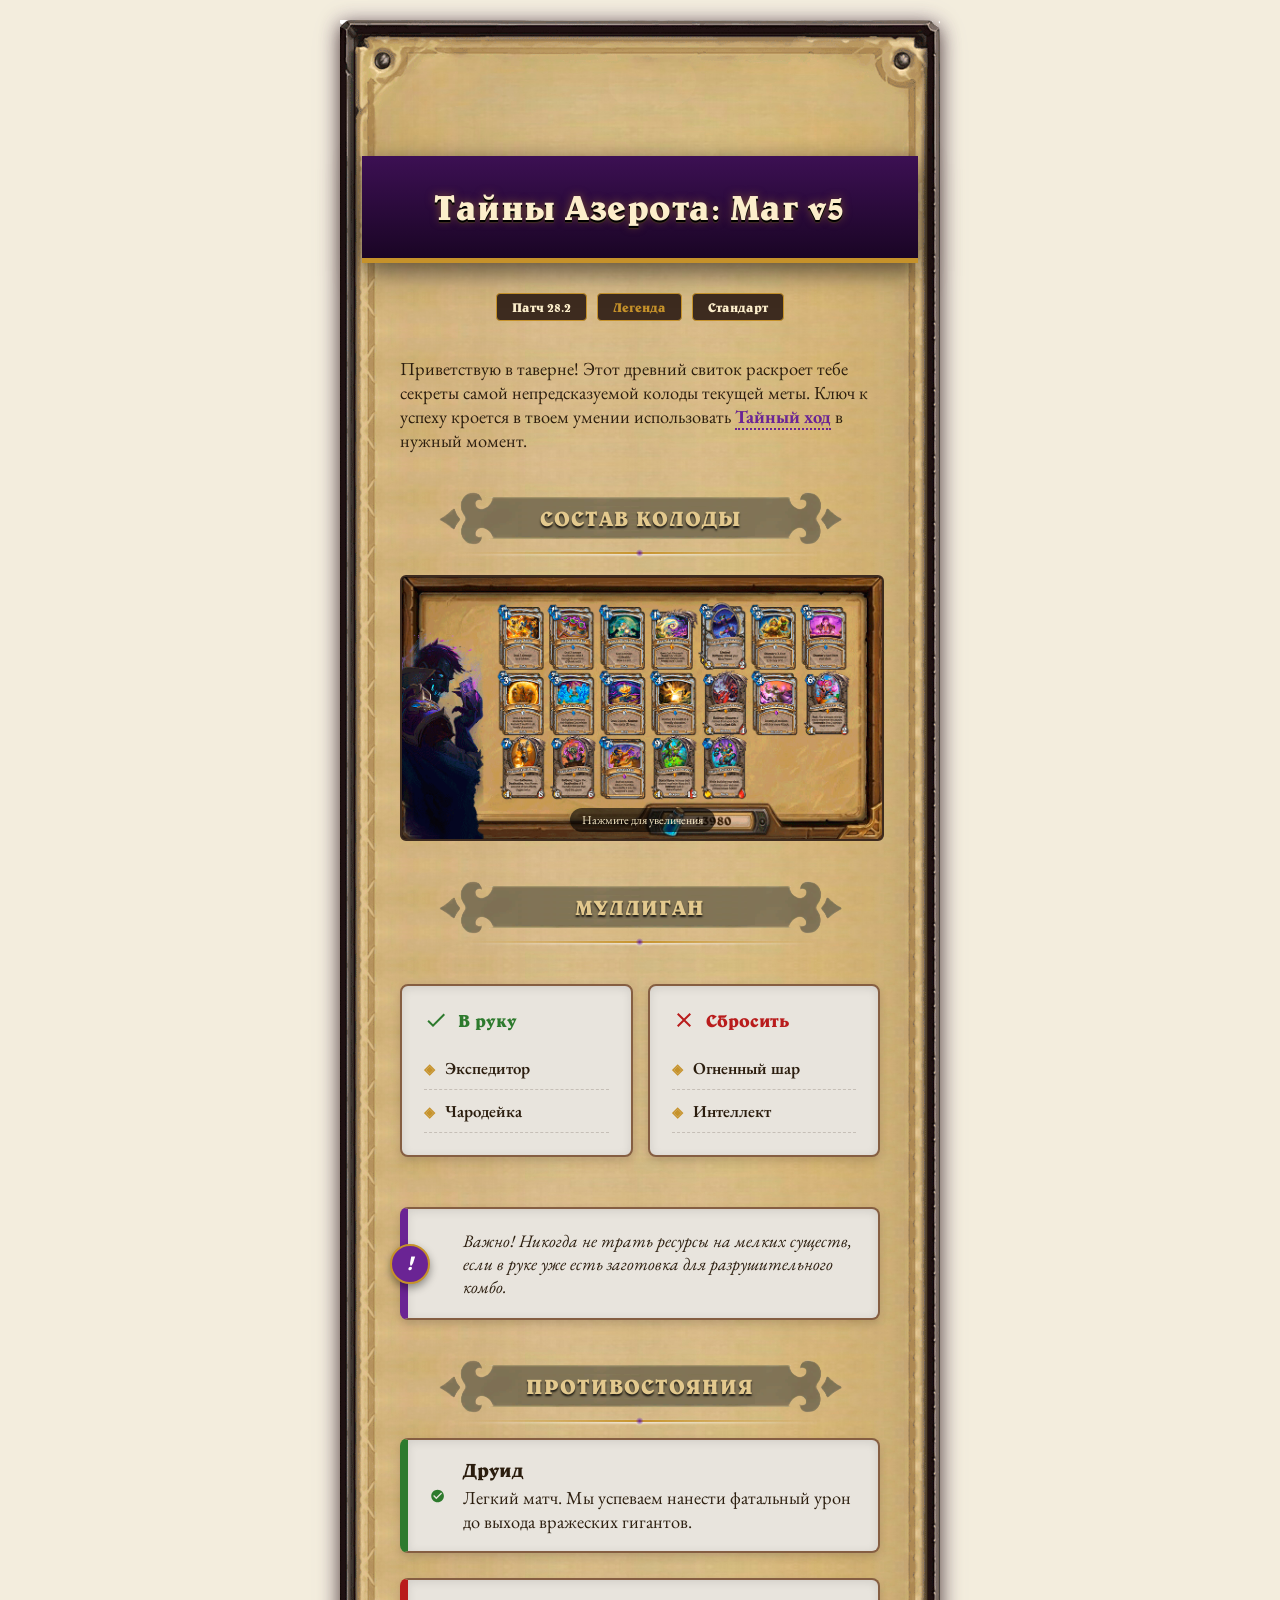
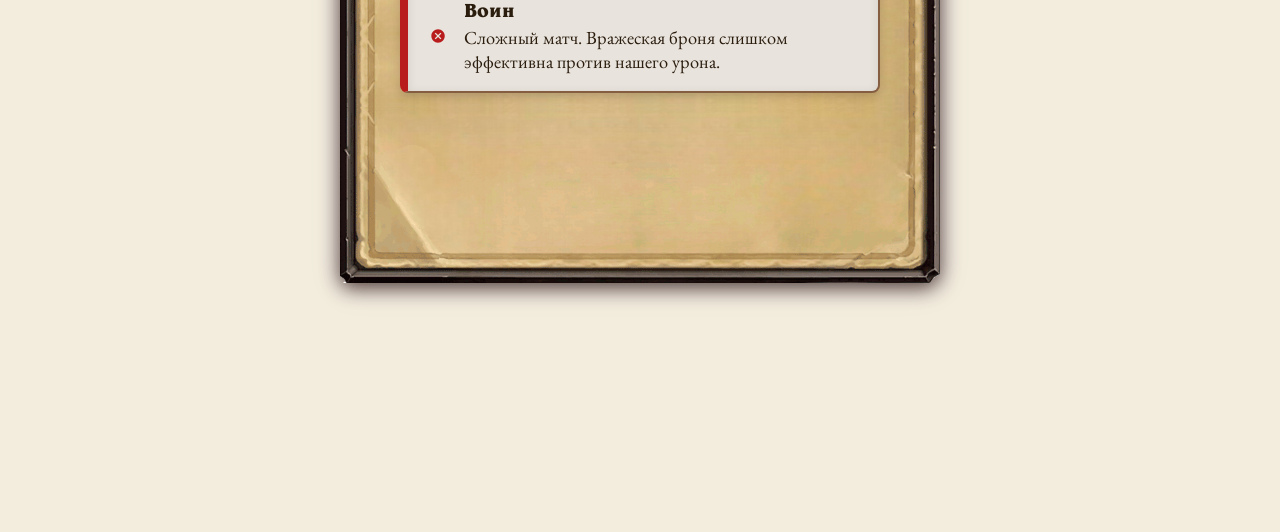
==== guides/qtk_priest/index.html @ c43dba0c "Add files via upload" ====
<!DOCTYPE html>
<html lang="ru">
<head>
    <meta charset="UTF-8">
    <meta name="viewport" content="width=device-width, initial-scale=1.0">
    <link rel="preconnect" href="https://fonts.googleapis.com">
    <link rel="preconnect" href="https://fonts.gstatic.com" crossorigin>
    <link href="https://fonts.googleapis.com/css2?family=Cinzel:wght@700;900&family=EB+Garamond:ital,wght@0,400;0,700;1,400&display=swap" rel="stylesheet">

    <style>
        @font-face {
            font-family: 'Belwe Bold';
            src: url('belwe_bold_cyr.otf') format('opentype');
            font-weight: bold;
            font-style: normal;
        }

        :root {
            --max-guide-width: 600px;
            --shadow-color: rgba(61, 43, 31, 0.9); /* Теплая тень под дерево */
            --glow-color: rgba(139, 92, 246, 0.15);

            --wood-dark: #3d2b1f;
            --wood-light: #855e42;
            --hs-gold: #c6922a;
            --hs-gold-bright: #fceecb;
            --royal-purple-dark: #3c1053;
            --royal-purple-accent: #6a2494;
            --ink-color: #2b1d0e;

            --stone-bg: #e8e4dd url('https://www.transparenttextures.com/patterns/concrete-wall.png');
            --stone-border: 2px solid var(--wood-light);
            --stone-shadow: inset 0 2px 10px rgba(0,0,0,0.1), 0 4px 8px rgba(61, 43, 31, 0.2);
        }

        body {
            background-color: #f3eddd;
            display: flex;
            flex-direction: column;
            align-items: center;
            padding: 20px 10px;
            margin: 0;
            font-family: 'EB Garamond', serif;
            color: var(--ink-color);
            -webkit-font-smoothing: antialiased;
        }

        .guide-container {
            width: 100%;
            max-width: var(--max-guide-width);
            display: flex;
            flex-direction: column;
            filter:
                drop-shadow(0 5px 10px var(--shadow-color))
                drop-shadow(0 0 10px var(--glow-color));
        }

        .scroll-top {
            width: 100%;
            /* height: 205px;  <- Убрали фиксированную высоту */
            /* (205 / 898) * 100 = 22.8285% */
            padding-bottom: 22.8285%;
            background: url('bg-top2.png') no-repeat center bottom;
            background-size: 100% 100%;
        }

        .scroll-middle {
            width: 100%;
            background: url('bg-middle2.png') repeat-y center;
            background-size: 100% auto;
            padding: 0 10%; /* Немного уменьшил верхний паддинг для лучшей стыковки */
            box-sizing: border-box;
            /* Убираем возможные микро-щели между блоками */
            margin: -1px 0;
        }

        .scroll-bottom {
            width: 100%;
            /* height: 263px; <- Убрали фиксированную высоту */
            /* (263 / 898) * 100 = 29.2873% */
            padding-bottom: 29.2873%;
            background: url('bg-bottom2.png') no-repeat center top;
            background-size: 100% 100%;
        }

        .content { word-wrap: break-word; font-size: 1.15rem; }

        .header-banner {
            background: linear-gradient(to bottom, var(--royal-purple-dark), #1a0525);
            padding: 30px 15px;
            text-align: center;
            border-bottom: 5px solid var(--hs-gold);
            box-shadow: 0 8px 25px rgba(0,0,0,0.6);
            margin: 0 -8% 30px -8%;
            position: relative;
        }

        /* ПРИМЕНЕНИЕ BELWE BOLD */
        h1 {
            font-family: 'Belwe Bold', 'Cinzel', serif;
            font-weight: bold;
            color: var(--hs-gold-bright);
            font-size: clamp(1.4rem, 6vw, 2.2rem);
            margin: 0;
            text-transform: none; /* Belwe Bold сам по себе характерный, капс не всегда нужен */
            letter-spacing: 0.5px;
            text-shadow:
                0 2px 0 #000,
                0 3px 1px var(--wood-dark),
                0 0 10px rgba(198, 146, 42, 0.5);
        }

        /* h2 {
            font-family: 'Belwe Bold', 'Cinzel', serif;
            font-weight: bold;
            font-size: 1.6rem;
            color: var(--wood-dark);
            text-align: center;
            margin: 45px 0 25px;
            position: relative;
            filter: none;
        } */

        /* h2::after {
            content: '';
            display: block;
            width: 100%; height: 14px;
            margin-top: 12px;
            background:
                radial-gradient(circle at center, var(--royal-purple-accent) 0%, transparent 20%),
                linear-gradient(to right, transparent, var(--hs-gold), transparent);
            background-size: 28px 28px, 100% 2px;
            background-repeat: no-repeat;
            background-position: center center;
            filter: drop-shadow(0 1px 1px white);
        } */

        h2 {
            font-family: 'Belwe Bold', 'Cinzel', serif;
            font-weight: bold;
            /* Цвет текста по твоему запросу */
            color: #e3c98e;

            /* Размер шрифта подбираем под высоту 53px.
               1.2rem - 1.3rem обычно идеально вписываются */
            font-size: 1.3rem;

            text-align: center;
            text-transform: uppercase;
            letter-spacing: 1px;

            /* Центрируем сам блок и задаем размеры картинки */
            margin: 40px auto 25px;
            width: 100%;
            max-width: 403px; /* Твой размер */
            height: 53px;    /* Твой размер */

            /* Фон */
            background: url('bg-title.png') no-repeat center;
            background-size: contain;

            /* Центрирование текста внутри фона */
            display: flex;
            align-items: center;
            justify-content: center;

            /* Тень для текста, чтобы он "горел" на фоне */
            text-shadow: 0 2px 2px rgba(0,0,0,0.8);

            /* Сбрасываем стили от старого ::after, если они мешают */
            position: relative;
        }

        /* Возвращаем линию */
        h2::after {
            content: '';
            display: block;
            position: absolute;

            /* Позиция: выносим за пределы плашки вниз */
            bottom: -15px;
            left: 50%;
            transform: translateX(-50%);

            /* Ширина линии может быть как у плашки (100%) или чуть шире/узже */
            width: 90%;
            height: 14px;

            /* Твои настройки градиента */
            background:
                radial-gradient(circle at center, var(--royal-purple-accent) 0%, transparent 20%),
                linear-gradient(to right, transparent, var(--hs-gold), transparent);
            background-size: 28px 28px, 100% 2px;
            background-repeat: no-repeat;
            background-position: center center;

            /* Тень только для линии, чтобы она не мылила текст */
            filter: drop-shadow(0 1px 1px white);
        }

        .stone-block {
            background: var(--stone-bg);
            border: var(--stone-border);
            border-radius: 8px;
            padding: 22px;
            box-shadow: var(--stone-shadow);
            margin: 25px 0;
        }

        .deck-stone { text-align: center; }

        .code-well {
            background: rgba(255,255,255,0.45);
            border: 1px solid var(--wood-dark);
            padding: 12px;
            font-family: 'Courier New', monospace;
            font-size: 0.85rem;
            word-break: break-all;
            margin-bottom: 20px;
            display: block;
            color: var(--wood-dark);
            font-weight: 700;
        }

        .btn-hs {
            background: linear-gradient(to bottom, var(--royal-purple-accent), var(--royal-purple-dark));
            color: white;
            border: 2px solid var(--hs-gold);
            padding: 12px 35px;
            font-family: 'Belwe Bold', 'Cinzel', serif;
            font-weight: bold;
            font-size: 1.1rem;
            cursor: pointer;
            border-radius: 30px;
            box-shadow: 0 4px 0 #2a0a3a, 0 5px 15px rgba(0,0,0,0.4);
            text-shadow: 0 2px 2px rgba(0,0,0,0.8);
        }

        .mulligan-grid {
            display: grid; grid-template-columns: 1fr 1fr; gap: 15px; margin: 25px 0;
        }

        .mulligan-box h3 {
            font-family: 'Belwe Bold', 'Cinzel', serif;
            font-weight: bold;
            font-size: 1.1rem;
            margin: 0 0 15px 0;
            display: flex; align-items: center; gap: 10px;
        }

        .list-items { list-style: none; padding: 0; margin: 0; font-size: 1.05rem; }
        .list-items li {
            padding: 10px 0; border-bottom: 1px dashed rgba(61, 43, 31, 0.2);
            display: flex; align-items: center; gap: 10px; font-weight: 600;
        }
        .list-items li::before { content: '◈'; color: var(--hs-gold); font-size: 0.9rem; }

        .strategy-note {
            position: relative;
            padding: 20px 20px 20px 55px;
            font-style: italic;
            border-left: 8px solid var(--royal-purple-accent) !important;
            font-size: 1.1rem;
        }

        .strategy-note::before {
            content: '!';
            position: absolute; left: -18px; top: 50%; transform: translateY(-50%);
            width: 36px; height: 36px;
            background: var(--royal-purple-accent);
            color: white; border-radius: 50%;
            display: flex; align-items: center; justify-content: center;
            font-family: 'Cinzel', serif; font-weight: 900; font-size: 1.2rem;
            border: 2.5px solid var(--hs-gold);
            box-shadow: 0 4px 8px rgba(0,0,0,0.4);
        }

        .match-card {
            display: flex; align-items: center; gap: 18px;
            margin-bottom: 15px;
            padding: 18px 22px;
        }
        .match-card.win { border-left: 8px solid #2d7a2d !important; }
        .match-card.loss { border-left: 8px solid #b91c1c !important; }
        .match-info b { font-family: 'Belwe Bold', 'Cinzel', serif; font-weight: bold; display: block; font-size: 1.2rem; margin-bottom: 3px; }

        .meta-bar { display: flex; justify-content: center; gap: 10px; margin-bottom: 35px; }
        .badge {
            background: var(--wood-dark);
            border: 1px solid var(--hs-gold);
            color: var(--hs-gold-bright);
            padding: 5px 15px;
            font-family: 'Belwe Bold', 'Cinzel', serif;
            font-weight: bold;
            font-size: 0.8rem;
            border-radius: 4px;
        }

        .card-ref { color: var(--royal-purple-accent); font-weight: 700; text-decoration: none; border-bottom: 2px dotted var(--royal-purple-accent); }
        .svg-icon { width: 24px; height: 24px; fill: currentColor; }

        @media (max-width: 480px) {
            .mulligan-grid { grid-template-columns: 1fr; }
            .header-banner { margin: 0 -10px 20px -10px; }
        }

        .deck-image-container {
            margin: 25px 0;
            text-align: center;
            /* Добавляем тень, чтобы картинка не "плоско" лежала на пергаменте */
            filter: drop-shadow(0 8px 15px rgba(0,0,0,0.4));
        }

        .deck-showcase-img {
            width: 100%;
            height: auto;
            display: block;
            /* Легкое скругление углов, если у картинки есть рамка */
            border-radius: 4px;
        }

        .with-shadow {
            /* 0 - смещение по горизонтали (центр)
               15px - смещение вниз (дает объем)
               20px - размытие (делает тень мягкой)
               rgba(43, 29, 14, 0.5) - темно-коричневый цвет с прозрачностью */
            filter: drop-shadow(0 15px 20px rgba(43, 29, 14, 0.5)) !important;

            /* Плавный переход, если захочешь добавить анимацию */
            transition: filter 0.3s ease;
        }

        /* Бонус: эффект при наведении */
        .with-shadow:hover {
            /* Чуть приподнимаем картинку (увеличиваем тень) */
            filter: drop-shadow(0 20px 30px rgba(43, 29, 14, 0.6)) !important;
        }

/* --- МОДУЛЬ LIGHTBOX --- */

/* Настройки основной картинки в тексте */
.deck-showcase-img {
    cursor: zoom-in;
    transition: transform 0.2s ease, filter 0.3s ease;
}

.deck-showcase-img:hover {
    transform: scale(1.01);
    filter: brightness(1.1) drop-shadow(0 10px 20px rgba(0,0,0,0.5));
}

/* Фон затемнения */
.hs-lightbox-overlay {
    display: none;
    position: absolute;
    top: 0; left: 0;
    width: 100%;
    height: 100%;
    background: rgba(15, 5, 25, 0.92);
    backdrop-filter: blur(12px);
    z-index: 10000;
    overflow: hidden; /* Чтобы картинка не вылезала за края при движении */
    cursor: url('https://wow.zamimg.com/images/wow/icons/small/inventoryslot_mainhand.jpg'), auto; /* Кастомный курсор для атмосферы */
}

/* Большая картинка */
.hs-panning-content {
    position: absolute;
    pointer-events: none; /* Картинка не мешает ловить движения мышки оверлеем */
    max-width: none; /* Разрешаем ей быть больше экрана */
    width: auto;
    height: 110vh; /* Делаем чуть больше экрана для эффекта движения */
    border: 3px solid var(--hs-gold);
    border-radius: 15px;
    box-shadow: 0 0 80px rgba(0,0,0,1);

    /* Начальная точка трансформации — центр */
    transform: translate(-50%, -50%) scale(0.5);
    opacity: 0;
    transition: transform 0.4s cubic-bezier(0.165, 0.84, 0.44, 1), opacity 0.3s ease;
}

.hs-panning-overlay.active {
    display: block;
    opacity: 1;
}

.hs-panning-overlay.active .hs-panning-content {
    transform: translate(-50%, -50%) scale(1);
    opacity: 1;
}

/* Подсказка снизу */
.hs-lightbox-hint {
    position: absolute;
    bottom: 30px;
    color: var(--hs-gold-bright);
    font-family: 'Belwe Bold', serif;
    text-shadow: 0 2px 4px black;
    pointer-events: none;
}

/* --- СТИЛИ ДЛЯ ЭФФЕКТА ЛУПЫ --- */

/* Контейнер теперь якорь для лупы */
.deck-image-container {
    position: relative; /* Обязательно! */
    display: inline-block; /* Чтобы контейнер обжался по размеру картинки */
    cursor: zoom-in; /* Курсор-лупа */
    /* Твои старые стили */
    margin: 25px 0;
    text-align: center;
}

/* При удержании меняем курсор */
.deck-image-container:active {
    cursor: none; /* Скрываем курсор, чтобы не мешал смотреть через лупу */
}

/* Сама лупа */
.hs-magnifier-glass {
    position: absolute;
    display: none; /* Скрыта по умолчанию */

    /* Размер линзы */
    width: 220px;
    height: 220px;

    /* Круглая форма */
    border-radius: 50%;

    /* Оформление в стиле Hearthstone */
    border: 5px solid var(--hs-gold);
    box-shadow:
        0 10px 25px rgba(0,0,0,0.6), /* Внешняя тень */
        inset 0 0 40px rgba(255,255,255,0.3); /* Внутренний блик линзы */
    background-color: var(--wood-dark); /* Заглушка, пока не загрузился фон */
    background-repeat: no-repeat;

    /* КРИТИЧЕСКИ ВАЖНО: */
    pointer-events: none; /* Лупа прозрачна для мыши, чтобы события шли к картинке под ней */
    z-index: 100;

    /* Чтобы фон не вылезал за круг */
    overflow: hidden;
}

/* Класс, который добавляется скриптом при удержании мыши */
.hs-magnifier-active .hs-magnifier-glass {
    display: block;
}

/* Контейнер картинки */
.deck-image-container {
    position: relative;
    margin: 25px 0;

    /* Красивая рамка контейнера */
    border: 1px solid rgba(61, 43, 31, 0.2);
    border-radius: 8px;
    background: rgba(0, 0, 0, 0.05); /* Легкая подложка */

    /* Скрываем всё, что вылезает, пока не кликнули */
    overflow: hidden;

    /* Плавная анимация высоты при раскрытии */
    transition: all 0.3s ease;
    cursor: zoom-in;
}

/* Сама картинка */
.deck-showcase-img {
    display: block;
    width: 100%;       /* По умолчанию сжата по ширине */
    height: auto;      /* Высота авто */
    max-width: 100%;
    margin: 0 auto;
    transition: width 0.3s ease; /* Плавное изменение ширины */
}

/* --- СОСТОЯНИЕ: АКТИВЕН (РАСКРЫТ) --- */
.deck-image-container.is-expanded {
    overflow-x: auto; /* Включаем горизонтальную прокрутку */
    cursor: zoom-out;
    background: rgba(0, 0, 0, 0.1); /* Чуть темнее фон для акцента */
    box-shadow: inset 0 0 20px rgba(0,0,0,0.1); /* Внутренняя тень */

    /* Для мобильных: инерционная прокрутка (как в нативных приложениях) */
    -webkit-overflow-scrolling: touch;
}

.deck-image-container.is-expanded .deck-showcase-img {
    /* Ключевой момент: заставляем картинку стать большой */
    width: auto;       /* Отменяем 100% ширины */
    max-width: none;   /* Убираем ограничение */
    min-width: 600px;  /* Минимальная ширина, при которой читается текст карт */
    margin: 0;         /* Убираем центрирование, чтобы скроллить от начала */
}

/* --- ВИЗУАЛЬНЫЕ ПОДСКАЗКИ --- */

/* Иконка лупы поверх картинки */
.zoom-hint-icon {
    position: absolute;
    top: 50%;
    left: 50%;
    transform: translate(-50%, -50%);
    width: 60px;
    height: 60px;
    background: rgba(26, 5, 37, 0.6);
    backdrop-filter: blur(4px);
    border-radius: 50%;
    border: 2px solid var(--hs-gold);
    display: flex;
    justify-content: center;
    align-items: center;
    opacity: 0;
    transition: opacity 0.3s;
    pointer-events: none; /* Пропускаем клик сквозь иконку */
}

.zoom-hint-icon svg {
    fill: var(--hs-gold-bright);
    width: 30px;
    height: 30px;
}

/* Показываем иконку при наведении (на десктопе) */
.deck-image-container:hover .zoom-hint-icon {
    opacity: 1;
}
/* Скрываем иконку, когда уже раскрыли */
.deck-image-container.is-expanded .zoom-hint-icon {
    opacity: 0 !important;
}

/* Текст-подсказка снизу */
.tap-hint {
    text-align: center;
    font-size: 0.85rem;
    color: var(--wood-dark);
    opacity: 0.7;
    margin-top: 8px;
    font-style: italic;
}

/* --- TACTICAL MAP CONTAINER (FIXED) --- */

.deck-viewport {
    position: relative;
    width: 100%;
    margin: 30px 0;
    background: #150a18;
    border: 2px solid var(--wood-dark);
    box-shadow: inset 0 0 30px rgba(0,0,0,0.8);
    border-radius: 6px;
    overflow: hidden;
    transition: height 0.3s ease;

    /* Для предотвращения выделения синим при двойном клике */
    user-select: none;
    -webkit-user-select: none;
}

/* Область прокрутки */
.deck-scroll-area {
    width: 100%;
    height: 100%;

    /* ВАЖНО: Убрали display: flex и justify-content: center */
    display: block;

    overflow-x: auto;
    overflow-y: hidden;

    /* Скрываем скроллбары */
    scrollbar-width: none;
    -ms-overflow-style: none;
    cursor: zoom-in;

    /* Инерция для iOS */
    -webkit-overflow-scrolling: touch;
}

.deck-scroll-area::-webkit-scrollbar { display: none; }

/* Картинка */
.deck-img-content {
    display: block;
    height: auto;
    /* По умолчанию картинка растянута на ширину контейнера */
    width: 100%;
    margin: 0;
    transition: width 0.3s ease;
    -webkit-user-drag: none;
}

/* --- КНОПКА ЗАКРЫТИЯ (НОВОЕ) --- */
.map-close-btn {
    position: absolute;
    top: 10px;
    right: 10px;
    width: 36px;
    height: 36px;
    background: rgba(185, 28, 28, 0.9); /* Красный цвет */
    border: 2px solid var(--hs-gold);
    border-radius: 50%;
    color: white;
    font-size: 20px;
    line-height: 32px; /* Выравнивание крестика */
    text-align: center;
    cursor: pointer;
    opacity: 0;
    transform: scale(0.5);
    transition: all 0.3s cubic-bezier(0.175, 0.885, 0.32, 1.275);
    z-index: 10;
    box-shadow: 0 4px 8px rgba(0,0,0,0.5);

    /* Запрещаем клику по кнопке "проваливаться" в драг */
    pointer-events: none;
}

/* --- СОСТОЯНИЕ: АКТИВЕН --- */

.deck-viewport.is-active {
    border-color: var(--hs-gold);
}

.deck-viewport.is-active .deck-scroll-area {
    cursor: grab; /* Курсор-ладошка */
}

.deck-viewport.is-active .deck-scroll-area:active {
    cursor: grabbing;
}

.deck-viewport.is-active .deck-img-content {
    /* При раскрытии делаем картинку большой */
    width: auto;
    min-width: 150%; /* Минимум в 1.5 раза шире экрана */
    max-width: none;
}

/* Показываем кнопку закрытия только когда активно */
.deck-viewport.is-active .map-close-btn {
    opacity: 1;
    transform: scale(1);
    pointer-events: auto; /* Разрешаем кликать */
}

/* Подсказка внизу */
.viewport-hint {
    position: absolute;
    bottom: 10px;
    left: 0;
    width: 100%;
    text-align: center;
    pointer-events: none;
    opacity: 1; /* Видна всегда для подсказки первого клика */
    transition: opacity 0.3s;
}

.viewport-hint span {
    background: rgba(0, 0, 0, 0.6);
    color: var(--hs-gold-bright);
    padding: 4px 12px;
    border-radius: 15px;
    font-size: 0.75rem;
}

/* Скрываем подсказку при открытии, чтобы не мешала обзору */
.deck-viewport.is-active .viewport-hint {
    opacity: 0;
}
    </style>
</head>
<body>

    <div class="guide-container">
        <div class="scroll-top"></div>

        <div class="scroll-middle">
            <div class="content">

                <header class="header-banner">
                    <h1>Тайны Азерота: Маг v5</h1>
                </header>

                <div class="meta-bar">
                    <span class="badge">Патч 28.2</span>
                    <span class="badge" style="color: var(--hs-gold);">Легенда</span>
                    <span class="badge">Стандарт</span>
                </div>

                <p>Приветствую в таверне! Этот древний свиток раскроет тебе секреты самой непредсказуемой колоды текущей меты. Ключ к успеху кроется в твоем умении использовать <a href="#" class="card-ref">Тайный ход</a> в нужный момент.</p>

                <h2>Состав колоды</h2>
                <div class="deck-viewport" id="deckMap">
                    <div class="map-close-btn" onclick="closeMap(event)">×</div>

                    <div class="deck-scroll-area" id="deckScroll" onclick="activateMap()">
                        <img src="deck.png" alt="Deck List" class="deck-img-content" id="deckImg">
                    </div>

                    <div class="viewport-hint">
                        <span id="hintText">Нажмите для увеличения</span>
                    </div>
                </div>

                <!-- <h2>Got multiple</h2>
                <div class="deck-stone stone-block">
                    <code class="code-well">AAECAf0EBtjsA53uA6CKBPfyBdD4BdH4BQz8ngT9ngT+ngSIsgS8sgSWtwTcuQThuQSywQTY2QSUpAXs9gUA</code>
                    <button class="btn-hs">Взять колоду</button>
                </div> -->

                <h2>Муллиган</h2>
                <div class="mulligan-grid">
                    <div class="mulligan-box stone-block">
                        <h3 style="color: #2d7a2d;">
                            <svg class="svg-icon" viewBox="0 0 24 24"><path d="M9 16.17L4.83 12l-1.42 1.41L9 19 21 7l-1.41-1.41L9 16.17z"/></svg>
                            В руку
                        </h3>
                        <ul class="list-items">
                            <li>Экспедитор</li>
                            <li>Чародейка</li>
                        </ul>
                    </div>
                    <div class="mulligan-box stone-block">
                        <h3 style="color: #b91c1c;">
                            <svg class="svg-icon" viewBox="0 0 24 24"><path d="M19 6.41L17.59 5 12 10.59 6.41 5 5 6.41 10.59 12 5 17.59 6.41 19 12 13.41 17.59 19 19 17.59 13.41 12 19 6.41z"/></svg>
                            Сбросить
                        </h3>
                        <ul class="list-items">
                            <li>Огненный шар</li>
                            <li>Интеллект</li>
                        </ul>
                    </div>
                </div>

                <div class="strategy-note stone-block">
                    Важно! Никогда не трать ресурсы на мелких существ, если в руке уже есть заготовка для разрушительного комбо.
                </div>

                <h2>Противостояния</h2>
                <div class="match-card win stone-block">
                    <svg class="svg-icon" style="color:#2d7a2d" viewBox="0 0 24 24"><path d="M12 2C6.48 2 2 6.48 2 12s4.48 10 10 10 10-4.48 10-10S17.52 2 12 2zm-2 15l-5-5 1.41-1.41L10 14.17l7.59-7.59L19 8l-9 9z"/></svg>
                    <div class="match-info">
                        <b>Друид</b>
                        <span>Легкий матч. Мы успеваем нанести фатальный урон до выхода вражеских гигантов.</span>
                    </div>
                </div>
                <div class="match-card loss stone-block">
                    <svg class="svg-icon" style="color:#b91c1c" viewBox="0 0 24 24"><path d="M12 2C6.47 2 2 6.47 2 12s4.47 10 10 10 10-4.47 10-10S17.53 2 12 2zm5 13.59L15.59 17 12 13.41 8.41 17 7 15.59 10.59 12 7 8.41 8.41 7 12 10.59 15.59 7 17 8.41 13.41 12 17 15.59z"/></svg>
                    <div class="match-info">
                        <b>Воин</b>
                        <span>Сложный матч. Вражеская броня слишком эффективна против нашего урона.</span>
                    </div>
                </div>

            </div>
        </div>

        <div class="scroll-bottom"></div>
    </div>
    <div id="hsLightbox" class="hs-panning-overlay" onclick="closeHSImage()">
        <img id="hsLightboxImg" src="" alt="Deck View" class="hs-panning-content">
    </div>

    <script>
        (function() {
            // НАСТРОЙКИ
            const ZOOM_LEVEL = 3; // Сила увеличения (3x)

            const container = document.getElementById('deckContainer');
            const img = container.querySelector('.deck-showcase-img');
            const glass = container.querySelector('.hs-magnifier-glass');

            let isMagnifying = false;

            // 1. Старт (нажатие кнопки мыши)
            container.addEventListener('mousedown', function(e) {
                // Работаем только по левой кнопке (button 0)
                if (e.button !== 0) return;

                e.preventDefault(); // Чтобы не выделялся текст или картинка
                isMagnifying = true;
                container.classList.add('hs-magnifier-active');

                // Устанавливаем фон лупы (та же картинка)
                glass.style.backgroundImage = `url('${img.src}')`;
                // Фон внутри лупы должен быть в N раз больше оригинала
                glass.style.backgroundSize = `${img.width * ZOOM_LEVEL}px ${img.height * ZOOM_LEVEL}px`;

                moveMagnifier(e); // Сразу позиционируем
            });

            // 2. Движение
            container.addEventListener('mousemove', function(e) {
                if (!isMagnifying) return;
                moveMagnifier(e);
            });

            // 3. Стоп (отпускание кнопки или выход курсора за пределы)
            container.addEventListener('mouseup', stopMagnifying);
            container.addEventListener('mouseleave', stopMagnifying);


            // --- ФУНКЦИИ ПОМОЩНИКИ ---

            function stopMagnifying() {
                isMagnifying = false;
                container.classList.remove('hs-magnifier-active');
            }

            function moveMagnifier(e) {
                // Получаем размеры и позицию картинки на странице
                const rect = img.getBoundingClientRect();

                // Вычисляем позицию курсора ВНУТРИ картинки (в пикселях от левого верхнего угла)
                let cursorX = e.clientX - rect.left;
                let cursorY = e.clientY - rect.top;

                // Радиус линзы (половина ширины)
                const glassRadius = glass.offsetWidth / 2;

                // --- ДВИГАЕМ САМУ ЛИНЗУ ---
                // Центр линзы должен быть там, где курсор.
                // Вычитаем радиус, чтобы позиционировать не левый угол линзы, а её центр.
                glass.style.left = `${cursorX - glassRadius}px`;
                glass.style.top = `${cursorY - glassRadius}px`;

                // --- ДВИГАЕМ ФОН ВНУТРИ ЛИНЗЫ ---
                // Формула: -(позиция_курсора * зум - радиус_линзы)
                // Это создает обратное движение фона, эффект линзы.
                const bgPosX = -(cursorX * ZOOM_LEVEL - glassRadius);
                const bgPosY = -(cursorY * ZOOM_LEVEL - glassRadius);

                glass.style.backgroundPosition = `${bgPosX}px ${bgPosY}px`;
            }
        });

        const viewport = document.getElementById('deckMap');
const scrollArea = document.getElementById('deckScroll');
const img = document.getElementById('deckImg');
let isExpanded = false;

function activateMap() {
    // Если мы сейчас "тащим" карту мышкой, клик не должен срабатывать
    if (isDragging) return;
    if (isExpanded) return; // Если уже открыто, ничего не делаем (закрываем крестиком)

    isExpanded = true;
    viewport.classList.add('is-active');

    // 1. Увеличиваем высоту окна (например, в 1.5 раза от текущей)
    // Можно поставить фиксированную, например: viewport.style.height = '600px';
    const currentHeight = viewport.offsetHeight;
    viewport.style.height = (currentHeight * 1.5) + 'px';

    // 2. Ждем применения CSS (увеличения картинки)
    setTimeout(() => {
        // 3. Вычисляем центр
        // (Ширина картинки - Ширина видимой области) / 2
        const centerPosition = (img.offsetWidth - scrollArea.offsetWidth) / 2;

        // 4. Мгновенно переносим скролл в центр
        scrollArea.scrollLeft = centerPosition;
    }, 50);
}

function closeMap(event) {
    // Останавливаем всплытие, чтобы клик по крестику не сработал как клик по карте
    if(event) event.stopPropagation();

    isExpanded = false;
    viewport.classList.remove('is-active');
    viewport.style.height = ''; // Сброс высоты
}

// --- ЛОГИКА ПЕРЕТАСКИВАНИЯ МЫШКОЙ (DRAG) ---
let isDown = false;
let startX;
let scrollLeftPos;
let isDragging = false; // Флаг для отличия клика от драга

scrollArea.addEventListener('mousedown', (e) => {
    if (!isExpanded) return; // Тянуть можно только раскрытую
    isDown = true;
    isDragging = false;
    startX = e.pageX - scrollArea.offsetLeft;
    scrollLeftPos = scrollArea.scrollLeft;
});

scrollArea.addEventListener('mouseleave', () => {
    isDown = false;
    isDragging = false;
});

scrollArea.addEventListener('mouseup', () => {
    isDown = false;
    // Сбрасываем флаг драга с небольшой задержкой,
    // чтобы событие onclick успело понять, что это был драг
    setTimeout(() => { isDragging = false; }, 10);
});

scrollArea.addEventListener('mousemove', (e) => {
    if (!isDown) return;

    e.preventDefault();
    const x = e.pageX - scrollArea.offsetLeft;
    const walk = (x - startX) * 1.5; // Скорость прокрутки

    // Если сдвинули хотя бы на 5 пикселей, считаем это перетаскиванием
    if (Math.abs(walk) > 5) {
        isDragging = true;
        scrollArea.scrollLeft = scrollLeftPos - walk;
    }
});

    </script>
</body>
</html>
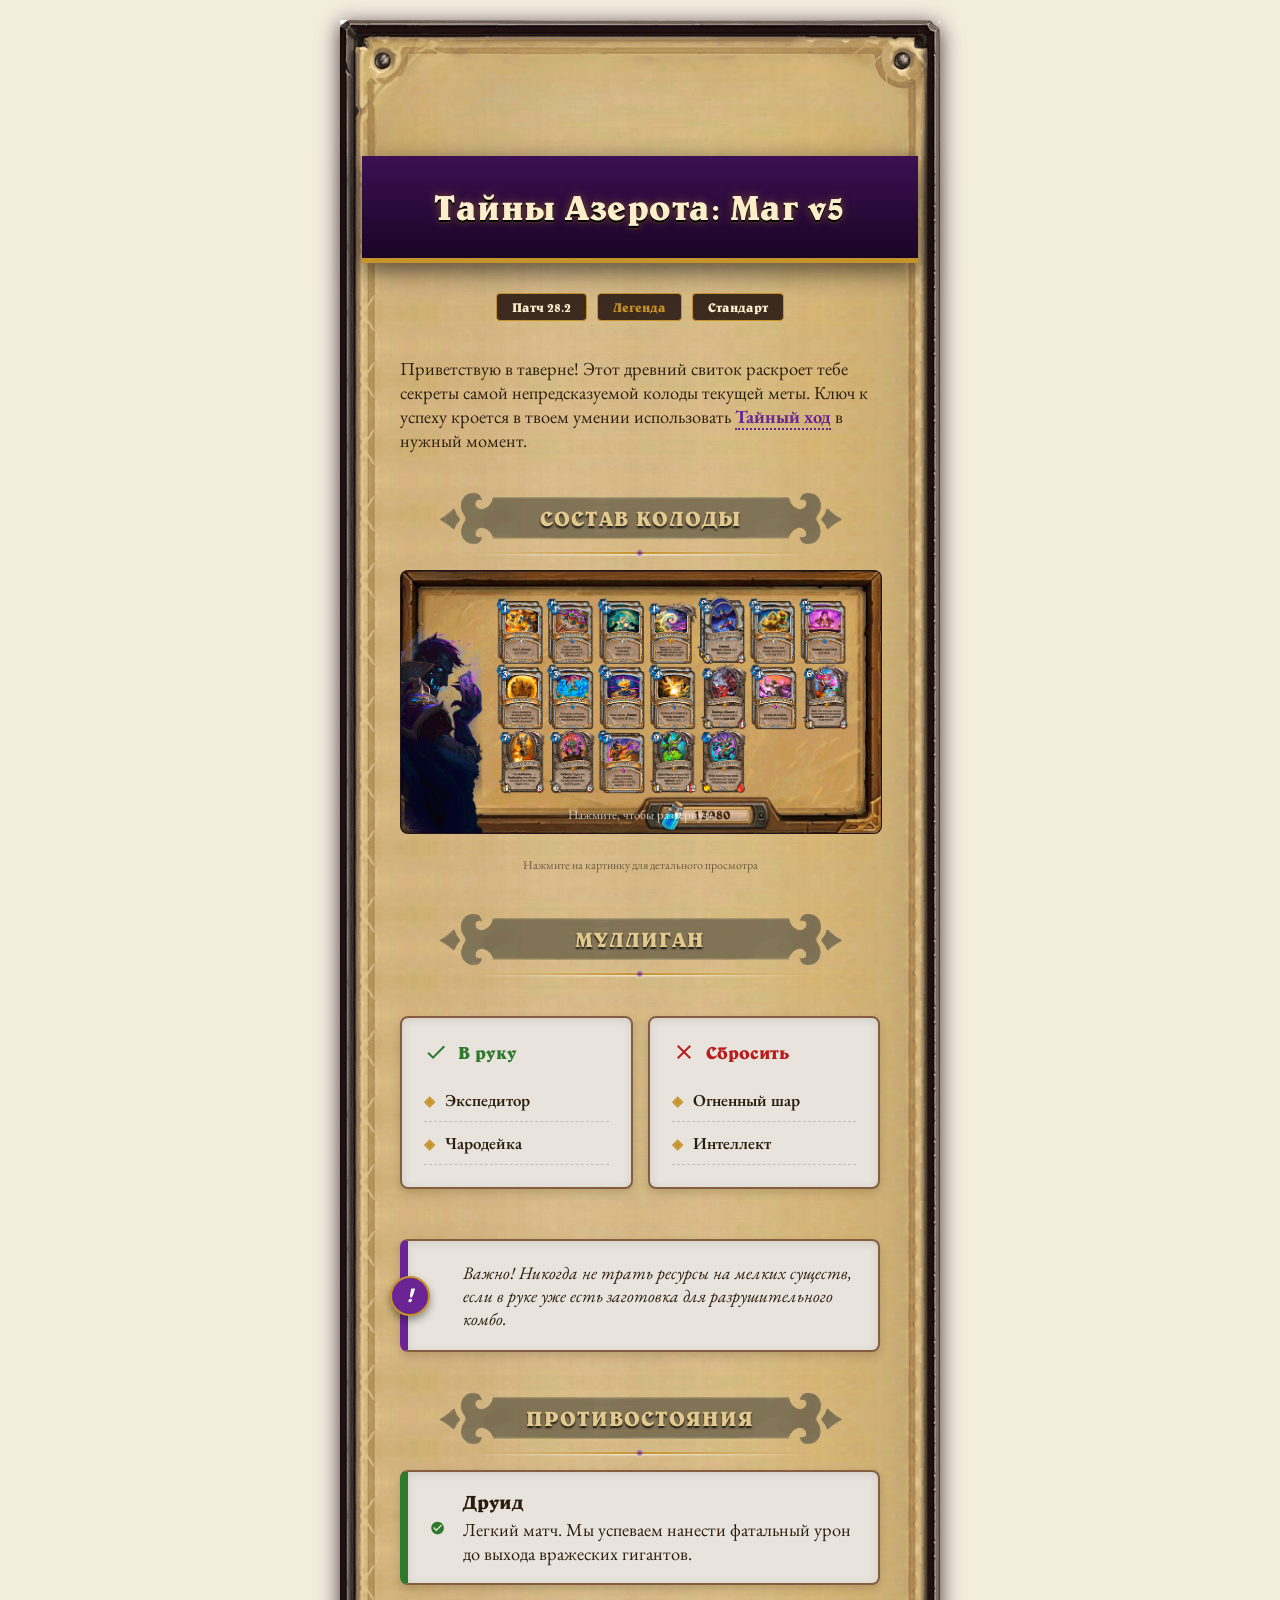
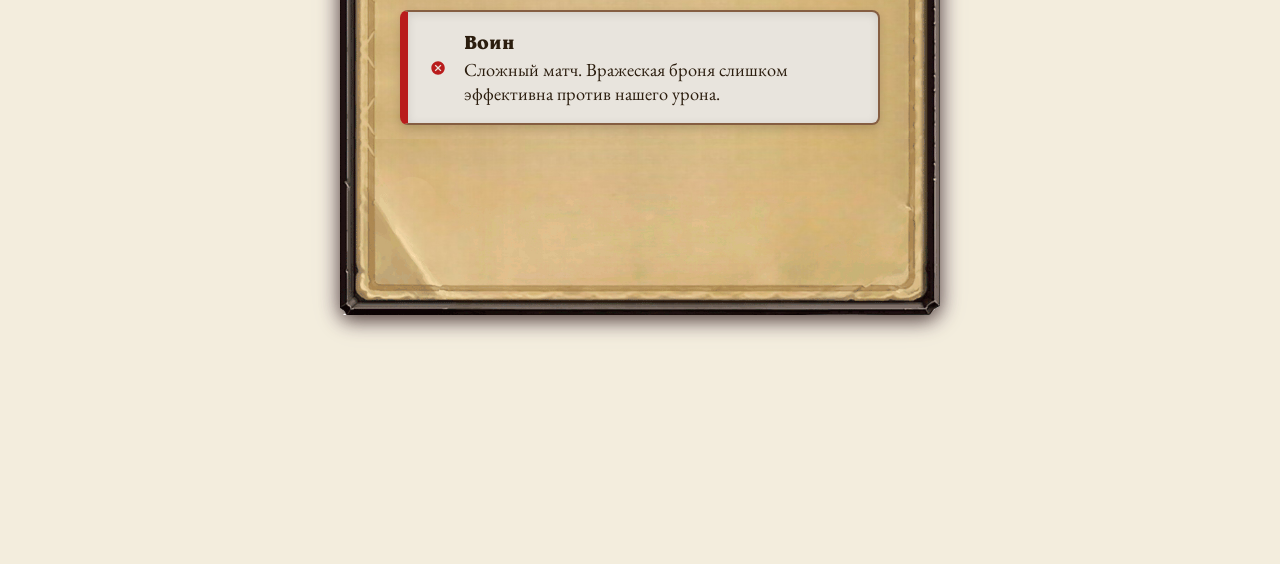
==== commit f52452f7: "Add files via upload" ====
--- a/guides/qtk_priest/index.html
+++ b/guides/qtk_priest/index.html
@@ -544,134 +544,114 @@
     font-style: italic;
 }
 
-/* --- TACTICAL MAP CONTAINER (FIXED) --- */
-
-.deck-viewport {
+/* --- ОСНОВНОЙ КОНТЕЙНЕР --- */
+.drag-viewport {
     position: relative;
     width: 100%;
-    margin: 30px 0;
-    background: #150a18;
-    border: 2px solid var(--wood-dark);
-    box-shadow: inset 0 0 30px rgba(0,0,0,0.8);
-    border-radius: 6px;
-    overflow: hidden;
-    transition: height 0.3s ease;
-
-    /* Для предотвращения выделения синим при двойном клике */
-    user-select: none;
-    -webkit-user-select: none;
-}
-
-/* Область прокрутки */
-.deck-scroll-area {
+    margin: 20px 0;
+
+    /* Дефолтное состояние: просто обертка вокруг картинки */
+    height: auto;
+
+    background: #150a18; /* Фон "под" картинкой */
+    border: 1px solid rgba(61, 43, 31, 0.3);
+    border-radius: 8px;
+    overflow: hidden; /* Обрезаем всё, что вылезает */
+
+    transition: height 0.3s ease, border-color 0.3s;
+    user-select: none; /* Чтобы текст не выделялся при перетаскивании */
+}
+
+/* --- ОБЛАСТЬ ПРОКРУТКИ --- */
+.drag-scroll-area {
     width: 100%;
     height: 100%;
-
-    /* ВАЖНО: Убрали display: flex и justify-content: center */
-    display: block;
-
-    overflow-x: auto;
-    overflow-y: hidden;
-
-    /* Скрываем скроллбары */
+    overflow: auto; /* Включаем скролл */
+    cursor: zoom-in;
+
+    /* Скрываем полосы прокрутки (эстетика) */
     scrollbar-width: none;
     -ms-overflow-style: none;
-    cursor: zoom-in;
-
-    /* Инерция для iOS */
-    -webkit-overflow-scrolling: touch;
-}
-
-.deck-scroll-area::-webkit-scrollbar { display: none; }
-
-/* Картинка */
-.deck-img-content {
+}
+.drag-scroll-area::-webkit-scrollbar { display: none; }
+
+/* --- КАРТИНКА --- */
+.drag-image {
     display: block;
+
+    /* В свернутом виде: вписана в ширину */
+    width: 100%;
     height: auto;
-    /* По умолчанию картинка растянута на ширину контейнера */
-    width: 100%;
-    margin: 0;
+
+    /* В свернутом виде: запрещаем ей быть больше контейнера */
+    max-width: 100%;
+
     transition: width 0.3s ease;
-    -webkit-user-drag: none;
-}
-
-/* --- КНОПКА ЗАКРЫТИЯ (НОВОЕ) --- */
-.map-close-btn {
+    -webkit-user-drag: none; /* Запрет браузерного драга фантома */
+}
+
+/* --- КНОПКА ЗАКРЫТИЯ --- */
+.drag-close-btn {
     position: absolute;
-    top: 10px;
-    right: 10px;
-    width: 36px;
-    height: 36px;
-    background: rgba(185, 28, 28, 0.9); /* Красный цвет */
-    border: 2px solid var(--hs-gold);
+    top: 10px; right: 10px;
+    width: 40px; height: 40px;
+    background: #b91c1c;
+    border: 2px solid #e3c98e;
     border-radius: 50%;
     color: white;
-    font-size: 20px;
-    line-height: 32px; /* Выравнивание крестика */
+    font-size: 24px;
+    line-height: 36px;
     text-align: center;
     cursor: pointer;
+    z-index: 10;
+
+    /* Скрыта пока не развернули */
     opacity: 0;
+    pointer-events: none;
     transform: scale(0.5);
-    transition: all 0.3s cubic-bezier(0.175, 0.885, 0.32, 1.275);
-    z-index: 10;
-    box-shadow: 0 4px 8px rgba(0,0,0,0.5);
-
-    /* Запрещаем клику по кнопке "проваливаться" в драг */
+    transition: all 0.3s;
+}
+
+/* --- ПОДСКАЗКА --- */
+.drag-hint {
+    position: absolute;
+    bottom: 10px; left: 0; width: 100%;
+    text-align: center;
+    color: rgba(255,255,255,0.7);
+    font-size: 0.8rem;
     pointer-events: none;
-}
-
-/* --- СОСТОЯНИЕ: АКТИВЕН --- */
-
-.deck-viewport.is-active {
-    border-color: var(--hs-gold);
-}
-
-.deck-viewport.is-active .deck-scroll-area {
+    transition: opacity 0.3s;
+}
+
+/* =========================================
+   СОСТОЯНИЕ: РАЗВЕРНУТО (ACTIVE)
+   ========================================= */
+
+.drag-viewport.is-active {
+    /* Рамка загорается золотым */
+    border-color: #e3c98e;
+    box-shadow: 0 0 15px rgba(0,0,0,0.5);
+}
+
+.drag-viewport.is-active .drag-scroll-area {
     cursor: grab; /* Курсор-ладошка */
 }
 
-.deck-viewport.is-active .deck-scroll-area:active {
-    cursor: grabbing;
-}
-
-.deck-viewport.is-active .deck-img-content {
-    /* При раскрытии делаем картинку большой */
-    width: auto;
-    min-width: 150%; /* Минимум в 1.5 раза шире экрана */
-    max-width: none;
-}
-
-/* Показываем кнопку закрытия только когда активно */
-.deck-viewport.is-active .map-close-btn {
-    opacity: 1;
-    transform: scale(1);
-    pointer-events: auto; /* Разрешаем кликать */
-}
-
-/* Подсказка внизу */
-.viewport-hint {
-    position: absolute;
-    bottom: 10px;
-    left: 0;
-    width: 100%;
-    text-align: center;
-    pointer-events: none;
-    opacity: 1; /* Видна всегда для подсказки первого клика */
-    transition: opacity 0.3s;
-}
-
-.viewport-hint span {
-    background: rgba(0, 0, 0, 0.6);
-    color: var(--hs-gold-bright);
-    padding: 4px 12px;
-    border-radius: 15px;
-    font-size: 0.75rem;
-}
-
-/* Скрываем подсказку при открытии, чтобы не мешала обзору */
-.deck-viewport.is-active .viewport-hint {
-    opacity: 0;
-}
+.drag-viewport.is-active .drag-scroll-area:active {
+    cursor: grabbing; /* Сжатая ладошка */
+}
+
+.drag-viewport.is-active .drag-image {
+    /* ГЛАВНОЕ: Отменяем ограничения! */
+    width: auto;       /* Ширина станет натуральной */
+    max-width: none;   /* Убираем лимит */
+    min-width: 600px;  /* Но не меньше 600px, чтобы текст читался */
+    margin: 0;         /* Убираем центрирование */
+}
+
+/* Показываем кнопку и скрываем подсказку */
+.drag-viewport.is-active .drag-close-btn { opacity: 1; transform: scale(1); pointer-events: auto; }
+.drag-viewport.is-active .drag-hint { opacity: 0; }
     </style>
 </head>
 <body>
@@ -695,17 +675,20 @@
                 <p>Приветствую в таверне! Этот древний свиток раскроет тебе секреты самой непредсказуемой колоды текущей меты. Ключ к успеху кроется в твоем умении использовать <a href="#" class="card-ref">Тайный ход</a> в нужный момент.</p>
 
                 <h2>Состав колоды</h2>
-                <div class="deck-viewport" id="deckMap">
-                    <div class="map-close-btn" onclick="closeMap(event)">×</div>
-
-                    <div class="deck-scroll-area" id="deckScroll" onclick="activateMap()">
-                        <img src="deck.png" alt="Deck List" class="deck-img-content" id="deckImg">
+                <div class="drag-viewport" id="deckViewport">
+
+                    <div class="drag-close-btn" onclick="toggleDragMode(event)">×</div>
+
+                    <div class="drag-scroll-area" id="dragArea" onmousedown="startDrag(event)" onclick="toggleDragMode(event)">
+                        <img src="deck.png" alt="Deck List" class="drag-image" id="dragImg">
                     </div>
 
-                    <div class="viewport-hint">
-                        <span id="hintText">Нажмите для увеличения</span>
-                    </div>
+                    <div class="drag-hint" id="dragHint">Нажмите, чтобы развернуть</div>
                 </div>
+
+                <p style="text-align: center; opacity: 0.6; font-size: 0.9rem;">
+                    <small>Нажмите на картинку для детального просмотра</small>
+                </p>
 
                 <!-- <h2>Got multiple</h2>
                 <div class="deck-stone stone-block">
@@ -839,82 +822,96 @@
             }
         });
 
-        const viewport = document.getElementById('deckMap');
-const scrollArea = document.getElementById('deckScroll');
-const img = document.getElementById('deckImg');
-let isExpanded = false;
-
-function activateMap() {
-    // Если мы сейчас "тащим" карту мышкой, клик не должен срабатывать
+        const viewport = document.getElementById('deckViewport');
+const scrollArea = document.getElementById('dragArea');
+const img = document.getElementById('dragImg');
+
+let isActive = false;
+
+// ПЕРЕКЛЮЧЕНИЕ РЕЖИМА
+function toggleDragMode(e) {
+    // Если это было перетаскивание, а не клик - игнорируем
     if (isDragging) return;
-    if (isExpanded) return; // Если уже открыто, ничего не делаем (закрываем крестиком)
-
-    isExpanded = true;
-    viewport.classList.add('is-active');
-
-    // 1. Увеличиваем высоту окна (например, в 1.5 раза от текущей)
-    // Можно поставить фиксированную, например: viewport.style.height = '600px';
-    const currentHeight = viewport.offsetHeight;
-    viewport.style.height = (currentHeight * 1.5) + 'px';
-
-    // 2. Ждем применения CSS (увеличения картинки)
-    setTimeout(() => {
-        // 3. Вычисляем центр
-        // (Ширина картинки - Ширина видимой области) / 2
-        const centerPosition = (img.offsetWidth - scrollArea.offsetWidth) / 2;
-
-        // 4. Мгновенно переносим скролл в центр
-        scrollArea.scrollLeft = centerPosition;
-    }, 50);
-}
-
-function closeMap(event) {
-    // Останавливаем всплытие, чтобы клик по крестику не сработал как клик по карте
-    if(event) event.stopPropagation();
-
-    isExpanded = false;
-    viewport.classList.remove('is-active');
-    viewport.style.height = ''; // Сброс высоты
-}
-
-// --- ЛОГИКА ПЕРЕТАСКИВАНИЯ МЫШКОЙ (DRAG) ---
+
+    // Останавливаем всплытие, чтобы клик по крестику не сработал дважды
+    if (e) e.stopPropagation();
+
+    if (!isActive) {
+        // --- ОТКРЫВАЕМ ---
+        isActive = true;
+        viewport.classList.add('is-active');
+
+        // 1. Задаем высоту "окна" (70% от высоты экрана пользователя)
+        // Это создает эффект "прорези", через которую мы смотрим на большую карту
+        const windowHeight = window.innerHeight * 0.7;
+        viewport.style.height = windowHeight + 'px';
+
+        // 2. Центрируем скролл на картинке (с небольшой задержкой для CSS)
+        setTimeout(() => {
+            // (Ширина картинки - Ширина окна) / 2
+            const centerX = (img.offsetWidth - scrollArea.offsetWidth) / 2;
+            scrollArea.scrollLeft = centerX;
+            scrollArea.scrollTop = 0;
+        }, 50);
+
+    } else {
+        // --- ЗАКРЫВАЕМ ---
+        isActive = false;
+        viewport.classList.remove('is-active');
+
+        // Сбрасываем высоту на "auto", чтобы контейнер обжался вокруг маленькой картинки
+        viewport.style.height = '';
+    }
+}
+
+// --- ЛОГИКА ПЕРЕТАСКИВАНИЯ (DRAG & DROP) ---
 let isDown = false;
-let startX;
-let scrollLeftPos;
-let isDragging = false; // Флаг для отличия клика от драга
-
-scrollArea.addEventListener('mousedown', (e) => {
-    if (!isExpanded) return; // Тянуть можно только раскрытую
+let startX, startY;
+let scrollLeft, scrollTop;
+let isDragging = false; // Флаг: мы тащим или просто кликаем?
+
+function startDrag(e) {
+    if (!isActive) return; // Тащим только в развернутом виде
+
     isDown = true;
     isDragging = false;
+
+    // Запоминаем стартовые точки
     startX = e.pageX - scrollArea.offsetLeft;
-    scrollLeftPos = scrollArea.scrollLeft;
-});
-
-scrollArea.addEventListener('mouseleave', () => {
+    startY = e.pageY - scrollArea.offsetTop;
+    scrollLeft = scrollArea.scrollLeft;
+    scrollTop = scrollArea.scrollTop;
+}
+
+// Слушаем события на всей области скролла
+scrollArea.addEventListener('mouseleave', stopDrag);
+scrollArea.addEventListener('mouseup', stopDrag);
+
+function stopDrag() {
     isDown = false;
-    isDragging = false;
-});
-
-scrollArea.addEventListener('mouseup', () => {
-    isDown = false;
-    // Сбрасываем флаг драга с небольшой задержкой,
-    // чтобы событие onclick успело понять, что это был драг
-    setTimeout(() => { isDragging = false; }, 10);
-});
+    // Сбрасываем флаг "драга" с задержкой, чтобы onclick успел понять, что это было
+    setTimeout(() => { isDragging = false; }, 50);
+}
 
 scrollArea.addEventListener('mousemove', (e) => {
     if (!isDown) return;
 
     e.preventDefault();
     const x = e.pageX - scrollArea.offsetLeft;
-    const walk = (x - startX) * 1.5; // Скорость прокрутки
-
-    // Если сдвинули хотя бы на 5 пикселей, считаем это перетаскиванием
-    if (Math.abs(walk) > 5) {
+    const y = e.pageY - scrollArea.offsetTop;
+
+    // Насколько сдвинулась мышь
+    const walkX = (x - startX);
+    const walkY = (y - startY);
+
+    // Если сдвинули больше чем на 5px, считаем это драгом (отменяем клик закрытия)
+    if (Math.abs(walkX) > 5 || Math.abs(walkY) > 5) {
         isDragging = true;
-        scrollArea.scrollLeft = scrollLeftPos - walk;
     }
+
+    // Двигаем скролл (обратно движению мыши)
+    scrollArea.scrollLeft = scrollLeft - walkX;
+    scrollArea.scrollTop = scrollTop - walkY;
 });
 
     </script>
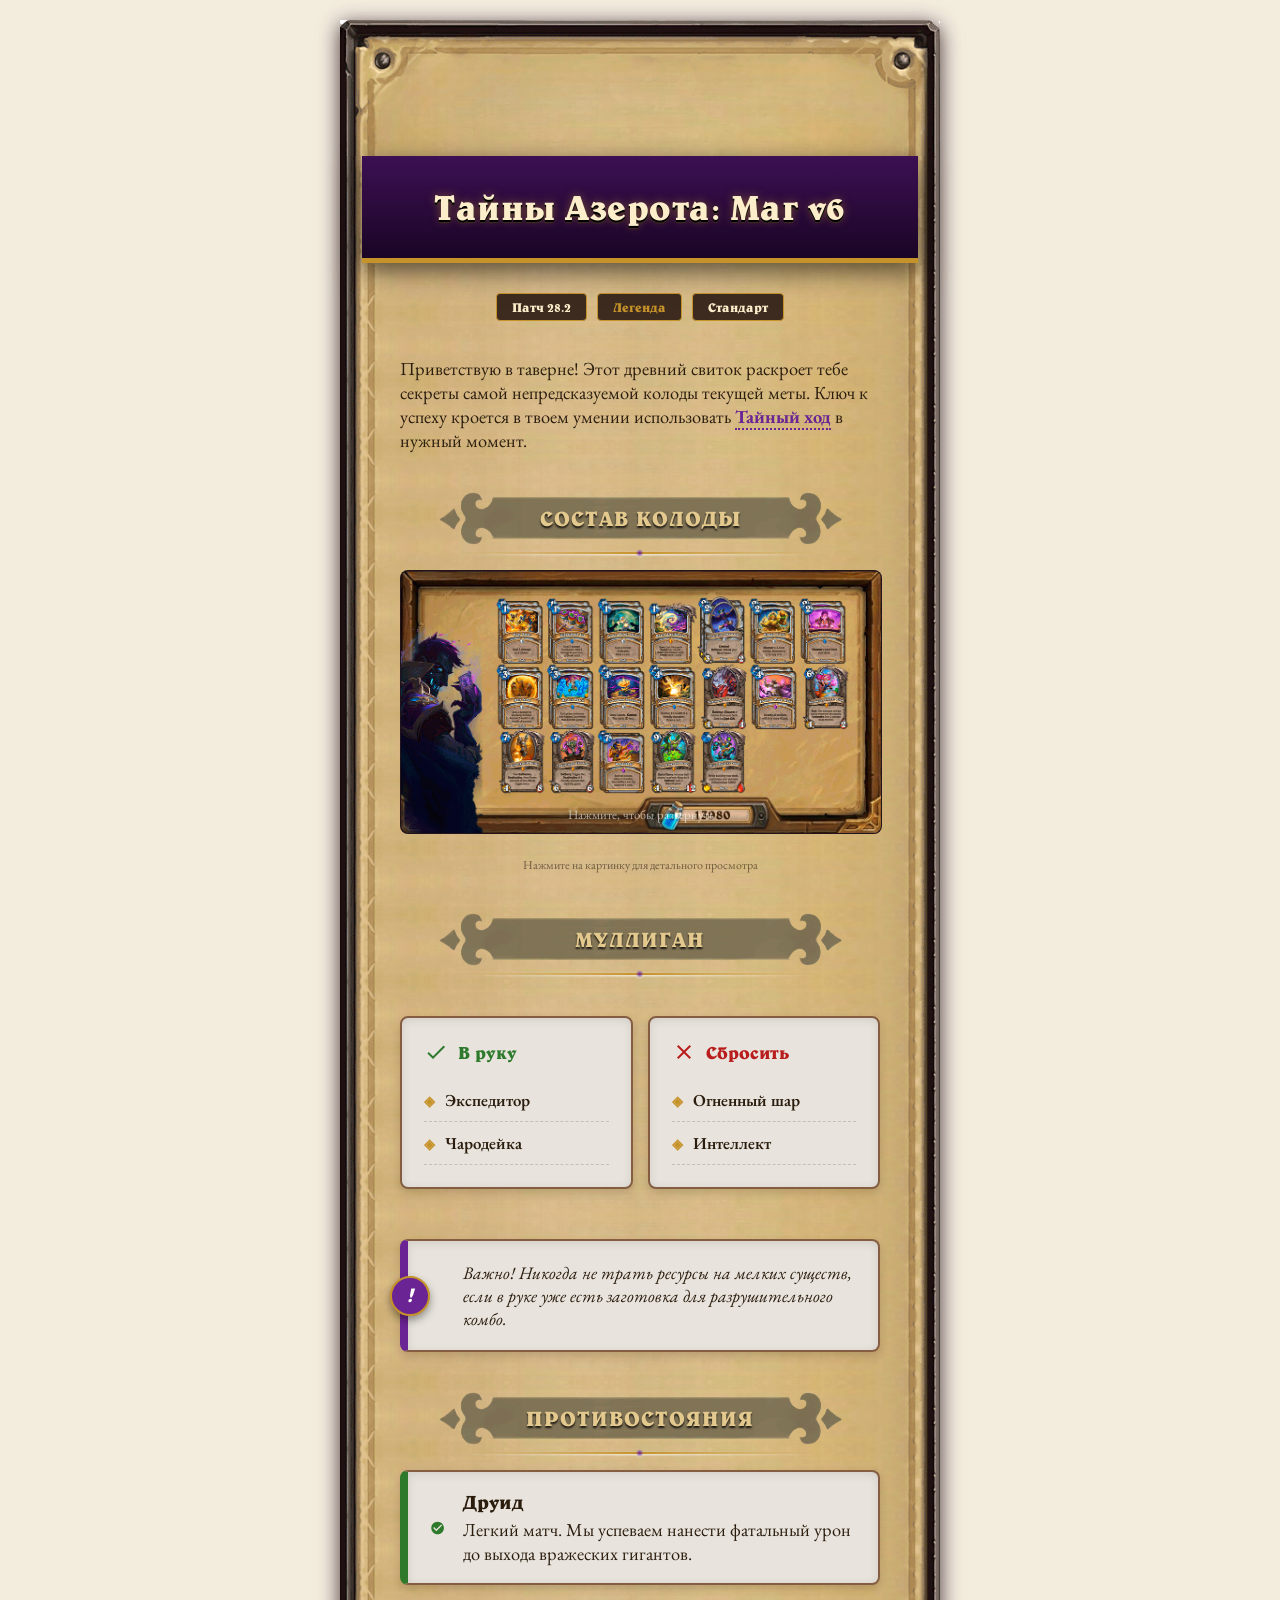
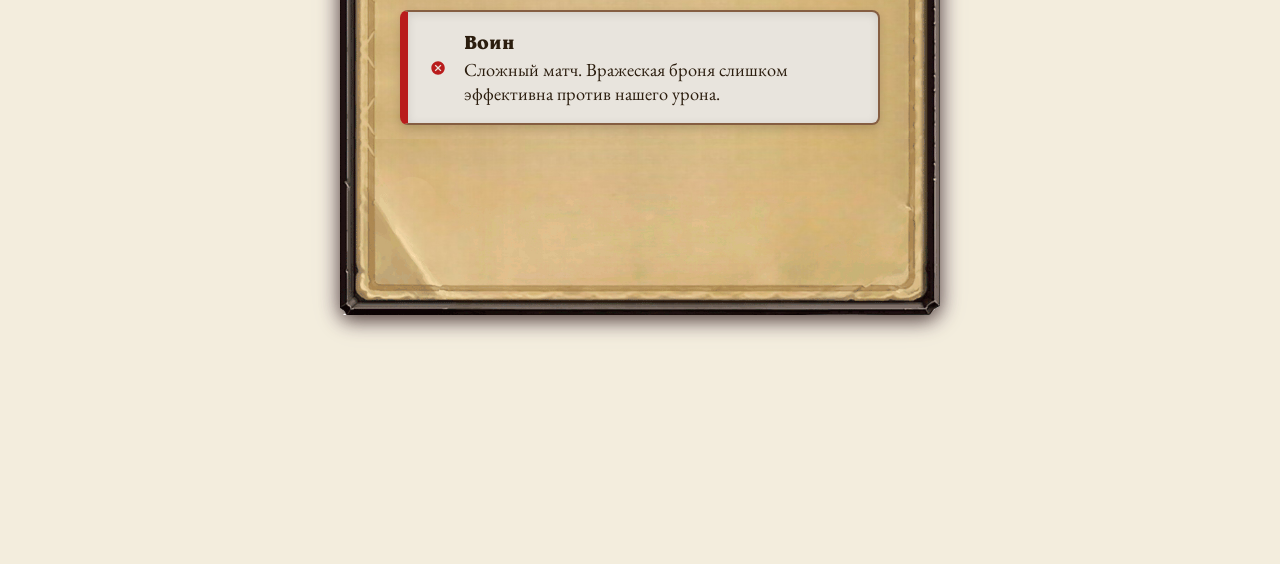
==== commit aa22cbdf: "Add files via upload" ====
--- a/guides/qtk_priest/index.html
+++ b/guides/qtk_priest/index.html
@@ -544,114 +544,110 @@
     font-style: italic;
 }
 
-/* --- ОСНОВНОЙ КОНТЕЙНЕР --- */
-.drag-viewport {
+/* --- КОНТЕЙНЕР --- */
+.deck-expand-wrapper {
     position: relative;
     width: 100%;
     margin: 20px 0;
 
-    /* Дефолтное состояние: просто обертка вокруг картинки */
-    height: auto;
-
-    background: #150a18; /* Фон "под" картинкой */
+    /* Дефолт: скрываем все, что не влезает по горизонтали */
+    overflow: hidden;
+
+    /* Оформление */
+    background: #150a18;
     border: 1px solid rgba(61, 43, 31, 0.3);
     border-radius: 8px;
-    overflow: hidden; /* Обрезаем всё, что вылезает */
-
-    transition: height 0.3s ease, border-color 0.3s;
-    user-select: none; /* Чтобы текст не выделялся при перетаскивании */
-}
-
-/* --- ОБЛАСТЬ ПРОКРУТКИ --- */
-.drag-scroll-area {
+
+    /* Плавное раскрытие вниз через max-height */
+    max-height: 600px; /* Примерная высота свернутой картинки */
+    transition: max-height 0.5s ease-in-out, border-color 0.3s;
+
+    cursor: zoom-in;
+    user-select: none;
+}
+
+/* --- ОБЛАСТЬ ПРОКРУТКИ (ТОЛЬКО ГОРИЗОНТАЛЬНАЯ) --- */
+.deck-scroll-x {
     width: 100%;
     height: 100%;
-    overflow: auto; /* Включаем скролл */
-    cursor: zoom-in;
-
-    /* Скрываем полосы прокрутки (эстетика) */
+
+    overflow-x: auto; /* Разрешаем скролл влево-вправо */
+    overflow-y: hidden; /* Вертикального скролла нет, контейнер растет */
+
+    /* Скрываем полосу прокрутки */
     scrollbar-width: none;
     -ms-overflow-style: none;
-}
-.drag-scroll-area::-webkit-scrollbar { display: none; }
+
+    /* Для iOS */
+    -webkit-overflow-scrolling: touch;
+}
+.deck-scroll-x::-webkit-scrollbar { display: none; }
 
 /* --- КАРТИНКА --- */
-.drag-image {
+.deck-full-img {
     display: block;
-
-    /* В свернутом виде: вписана в ширину */
+    height: auto;
+
+    /* В свернутом виде: ширина 100% контейнера */
     width: 100%;
-    height: auto;
-
-    /* В свернутом виде: запрещаем ей быть больше контейнера */
     max-width: 100%;
 
-    transition: width 0.3s ease;
-    -webkit-user-drag: none; /* Запрет браузерного драга фантома */
+    transition: min-width 0.3s ease;
+    -webkit-user-drag: none;
 }
 
 /* --- КНОПКА ЗАКРЫТИЯ --- */
-.drag-close-btn {
+.close-expand-btn {
     position: absolute;
     top: 10px; right: 10px;
     width: 40px; height: 40px;
-    background: #b91c1c;
+    background: #8b0000;
     border: 2px solid #e3c98e;
     border-radius: 50%;
     color: white;
     font-size: 24px;
-    line-height: 36px;
+    line-height: 38px;
     text-align: center;
     cursor: pointer;
-    z-index: 10;
-
-    /* Скрыта пока не развернули */
+
     opacity: 0;
     pointer-events: none;
     transform: scale(0.5);
     transition: all 0.3s;
-}
-
-/* --- ПОДСКАЗКА --- */
-.drag-hint {
-    position: absolute;
-    bottom: 10px; left: 0; width: 100%;
-    text-align: center;
-    color: rgba(255,255,255,0.7);
-    font-size: 0.8rem;
-    pointer-events: none;
-    transition: opacity 0.3s;
-}
-
-/* =========================================
-   СОСТОЯНИЕ: РАЗВЕРНУТО (ACTIVE)
-   ========================================= */
-
-.drag-viewport.is-active {
-    /* Рамка загорается золотым */
+    z-index: 20;
+    box-shadow: 0 4px 10px rgba(0,0,0,0.5);
+}
+
+/* --- СОСТОЯНИЕ: РАСКРЫТО (ACTIVE) --- */
+
+.deck-expand-wrapper.is-open {
+    /* Снимаем ограничение высоты - контейнер станет размером с картинку! */
+    max-height: 5000px; /* Запас, чтобы анимация сработала */
+
     border-color: #e3c98e;
-    box-shadow: 0 0 15px rgba(0,0,0,0.5);
-}
-
-.drag-viewport.is-active .drag-scroll-area {
-    cursor: grab; /* Курсор-ладошка */
-}
-
-.drag-viewport.is-active .drag-scroll-area:active {
-    cursor: grabbing; /* Сжатая ладошка */
-}
-
-.drag-viewport.is-active .drag-image {
-    /* ГЛАВНОЕ: Отменяем ограничения! */
-    width: auto;       /* Ширина станет натуральной */
-    max-width: none;   /* Убираем лимит */
-    min-width: 600px;  /* Но не меньше 600px, чтобы текст читался */
-    margin: 0;         /* Убираем центрирование */
-}
-
-/* Показываем кнопку и скрываем подсказку */
-.drag-viewport.is-active .drag-close-btn { opacity: 1; transform: scale(1); pointer-events: auto; }
-.drag-viewport.is-active .drag-hint { opacity: 0; }
+    cursor: grab; /* Курсор для горизонтального драга */
+}
+
+.deck-expand-wrapper.is-open:active {
+    cursor: grabbing;
+}
+
+.deck-expand-wrapper.is-open .deck-full-img {
+    /* Заставляем картинку принять нормальный размер */
+    width: auto;
+    max-width: none;
+
+    /* Минимальная ширина, чтобы текст был читаемым */
+    min-width: 650px;
+
+    /* Центрируем, если контейнер шире картинки */
+    margin: 0 auto;
+}
+
+/* Показываем кнопку */
+.deck-expand-wrapper.is-open .close-expand-btn {
+    opacity: 1; pointer-events: auto; transform: scale(1);
+}
     </style>
 </head>
 <body>
@@ -663,7 +659,7 @@
             <div class="content">
 
                 <header class="header-banner">
-                    <h1>Тайны Азерота: Маг v5</h1>
+                    <h1>Тайны Азерота: Маг v6</h1>
                 </header>
 
                 <div class="meta-bar">
@@ -675,15 +671,17 @@
                 <p>Приветствую в таверне! Этот древний свиток раскроет тебе секреты самой непредсказуемой колоды текущей меты. Ключ к успеху кроется в твоем умении использовать <a href="#" class="card-ref">Тайный ход</a> в нужный момент.</p>
 
                 <h2>Состав колоды</h2>
-                <div class="drag-viewport" id="deckViewport">
-
-                    <div class="drag-close-btn" onclick="toggleDragMode(event)">×</div>
-
-                    <div class="drag-scroll-area" id="dragArea" onmousedown="startDrag(event)" onclick="toggleDragMode(event)">
-                        <img src="deck.png" alt="Deck List" class="drag-image" id="dragImg">
+
+                <div class="deck-expand-wrapper" id="deckWrapper">
+                    <div class="close-expand-btn" onclick="toggleDeck(event)">×</div>
+
+                    <div class="deck-scroll-x" id="deckScrollArea" onclick="toggleDeck(event)" onmousedown="startDragX(event)">
+                        <img src="deck.png" alt="Deck List" class="deck-full-img" id="deckImage">
                     </div>
 
-                    <div class="drag-hint" id="dragHint">Нажмите, чтобы развернуть</div>
+                    <div style="position: absolute; bottom: 10px; width: 100%; text-align: center; pointer-events: none; color: rgba(255,255,255,0.6); font-size: 0.8rem;" id="hintLabel">
+                        Нажмите, чтобы развернуть
+                    </div>
                 </div>
 
                 <p style="text-align: center; opacity: 0.6; font-size: 0.9rem;">
@@ -822,96 +820,73 @@
             }
         });
 
-        const viewport = document.getElementById('deckViewport');
-const scrollArea = document.getElementById('dragArea');
-const img = document.getElementById('dragImg');
-
-let isActive = false;
-
-// ПЕРЕКЛЮЧЕНИЕ РЕЖИМА
-function toggleDragMode(e) {
-    // Если это было перетаскивание, а не клик - игнорируем
-    if (isDragging) return;
-
-    // Останавливаем всплытие, чтобы клик по крестику не сработал дважды
+        const wrapper = document.getElementById('deckWrapper');
+const scrollArea = document.getElementById('deckScrollArea');
+const img = document.getElementById('deckImage');
+const hintLabel = document.getElementById('hintLabel');
+
+let isOpen = false;
+
+function toggleDeck(e) {
+    if (isDragging) return; // Если тащили - не кликаем
     if (e) e.stopPropagation();
 
-    if (!isActive) {
-        // --- ОТКРЫВАЕМ ---
-        isActive = true;
-        viewport.classList.add('is-active');
-
-        // 1. Задаем высоту "окна" (70% от высоты экрана пользователя)
-        // Это создает эффект "прорези", через которую мы смотрим на большую карту
-        const windowHeight = window.innerHeight * 0.7;
-        viewport.style.height = windowHeight + 'px';
-
-        // 2. Центрируем скролл на картинке (с небольшой задержкой для CSS)
+    isOpen = !isOpen;
+
+    if (isOpen) {
+        // ОТКРЫТИЕ
+        wrapper.classList.add('is-open');
+        hintLabel.style.opacity = '0';
+
+        // Центрируем скролл по горизонтали
         setTimeout(() => {
-            // (Ширина картинки - Ширина окна) / 2
-            const centerX = (img.offsetWidth - scrollArea.offsetWidth) / 2;
-            scrollArea.scrollLeft = centerX;
-            scrollArea.scrollTop = 0;
-        }, 50);
+            const centerX = (img.scrollWidth - wrapper.offsetWidth) / 2;
+            if (centerX > 0) {
+                scrollArea.scrollTo({ left: centerX, behavior: 'smooth' });
+            }
+        }, 100);
 
     } else {
-        // --- ЗАКРЫВАЕМ ---
-        isActive = false;
-        viewport.classList.remove('is-active');
-
-        // Сбрасываем высоту на "auto", чтобы контейнер обжался вокруг маленькой картинки
-        viewport.style.height = '';
+        // ЗАКРЫТИЕ
+        wrapper.classList.remove('is-open');
+        hintLabel.style.opacity = '1';
     }
 }
 
-// --- ЛОГИКА ПЕРЕТАСКИВАНИЯ (DRAG & DROP) ---
+// --- ГОРИЗОНТАЛЬНЫЙ ДРАГ (ТОЛЬКО ОСЬ X) ---
 let isDown = false;
-let startX, startY;
-let scrollLeft, scrollTop;
-let isDragging = false; // Флаг: мы тащим или просто кликаем?
-
-function startDrag(e) {
-    if (!isActive) return; // Тащим только в развернутом виде
+let startX;
+let scrollLeft;
+let isDragging = false;
+
+function startDragX(e) {
+    if (!isOpen) return; // Тащим только если открыто
 
     isDown = true;
     isDragging = false;
-
-    // Запоминаем стартовые точки
     startX = e.pageX - scrollArea.offsetLeft;
-    startY = e.pageY - scrollArea.offsetTop;
     scrollLeft = scrollArea.scrollLeft;
-    scrollTop = scrollArea.scrollTop;
-}
-
-// Слушаем события на всей области скролла
-scrollArea.addEventListener('mouseleave', stopDrag);
-scrollArea.addEventListener('mouseup', stopDrag);
-
-function stopDrag() {
+}
+
+// Останавливаем драг, если курсор ушел или отпустили
+scrollArea.addEventListener('mouseleave', () => { isDown = false; });
+scrollArea.addEventListener('mouseup', () => {
     isDown = false;
-    // Сбрасываем флаг "драга" с задержкой, чтобы onclick успел понять, что это было
-    setTimeout(() => { isDragging = false; }, 50);
-}
+    setTimeout(() => { isDragging = false; }, 10);
+});
 
 scrollArea.addEventListener('mousemove', (e) => {
     if (!isDown) return;
 
     e.preventDefault();
     const x = e.pageX - scrollArea.offsetLeft;
-    const y = e.pageY - scrollArea.offsetTop;
-
-    // Насколько сдвинулась мышь
-    const walkX = (x - startX);
-    const walkY = (y - startY);
-
-    // Если сдвинули больше чем на 5px, считаем это драгом (отменяем клик закрытия)
-    if (Math.abs(walkX) > 5 || Math.abs(walkY) > 5) {
+    const walk = (x - startX) * 1.5; // Скорость прокрутки
+
+    // Если сдвинули заметно - считаем драгом
+    if (Math.abs(walk) > 5) {
         isDragging = true;
+        scrollArea.scrollLeft = scrollLeft - walk;
     }
-
-    // Двигаем скролл (обратно движению мыши)
-    scrollArea.scrollLeft = scrollLeft - walkX;
-    scrollArea.scrollTop = scrollTop - walkY;
 });
 
     </script>
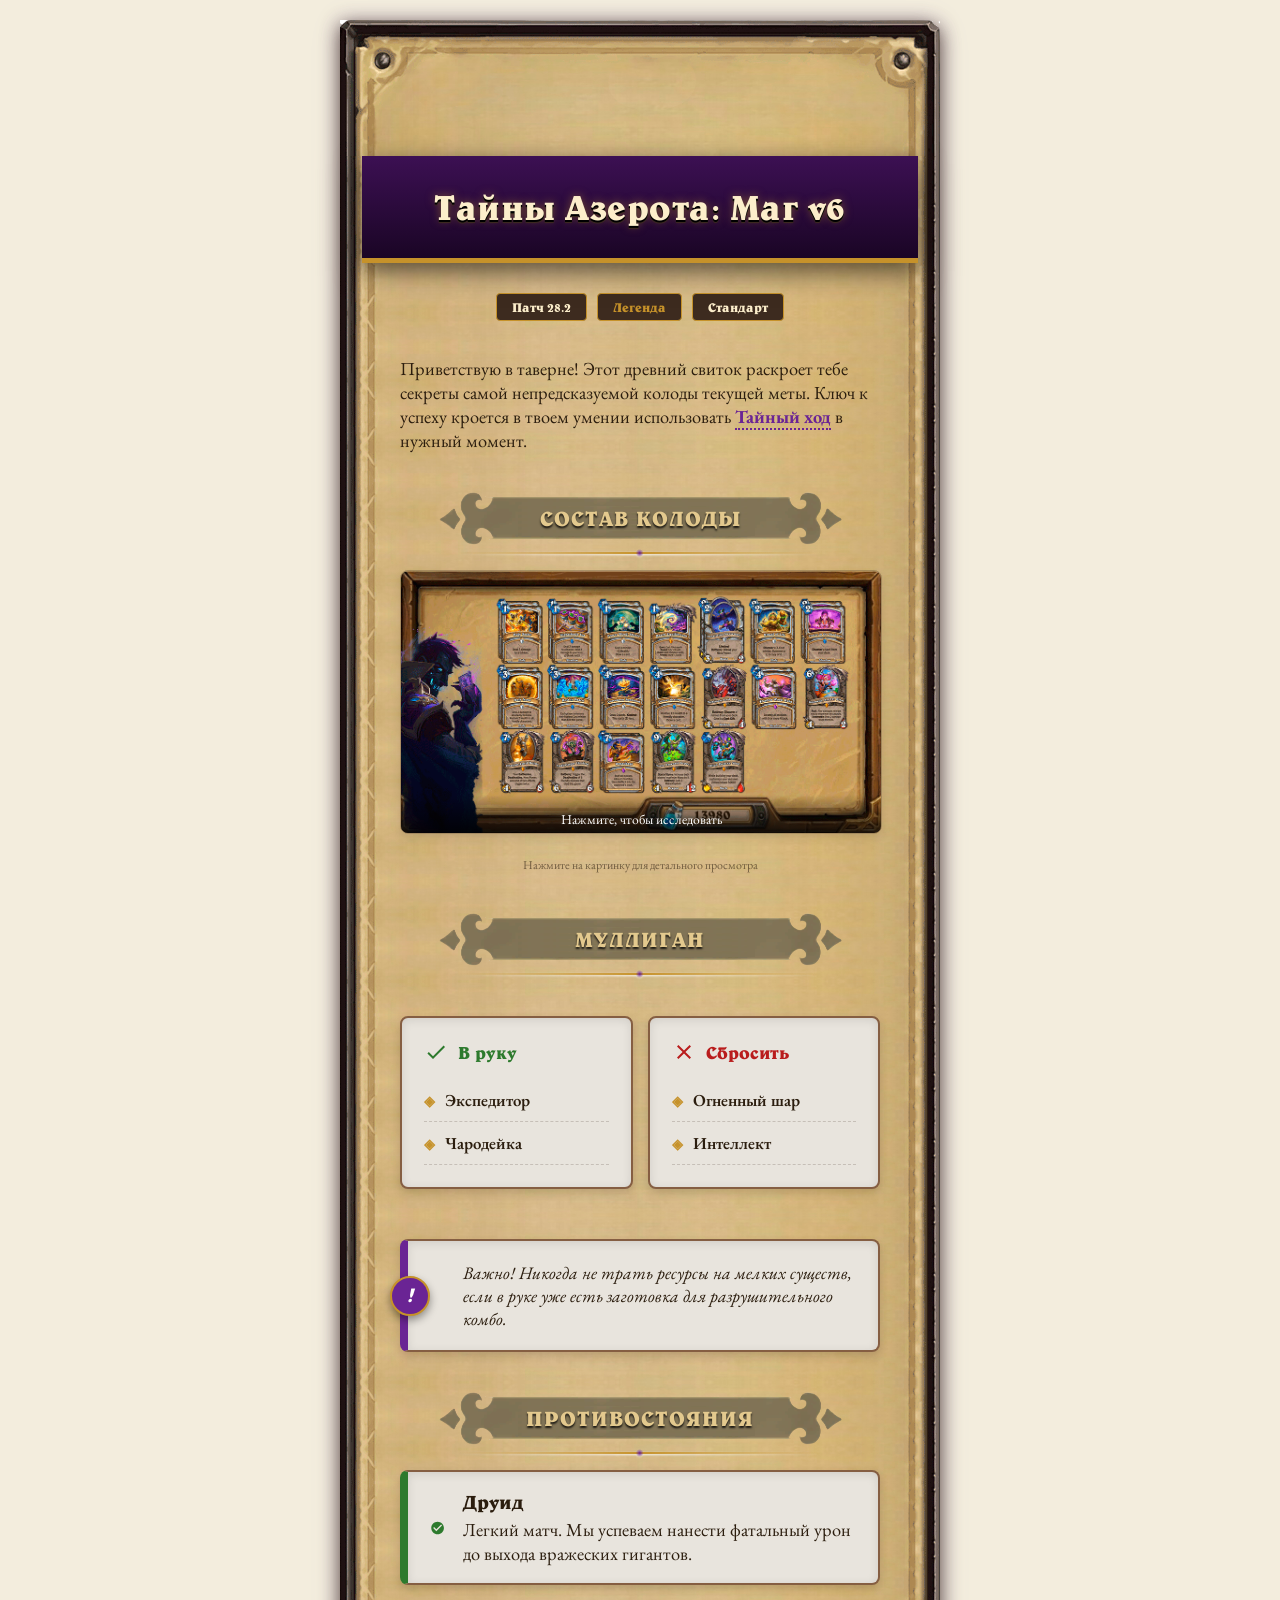
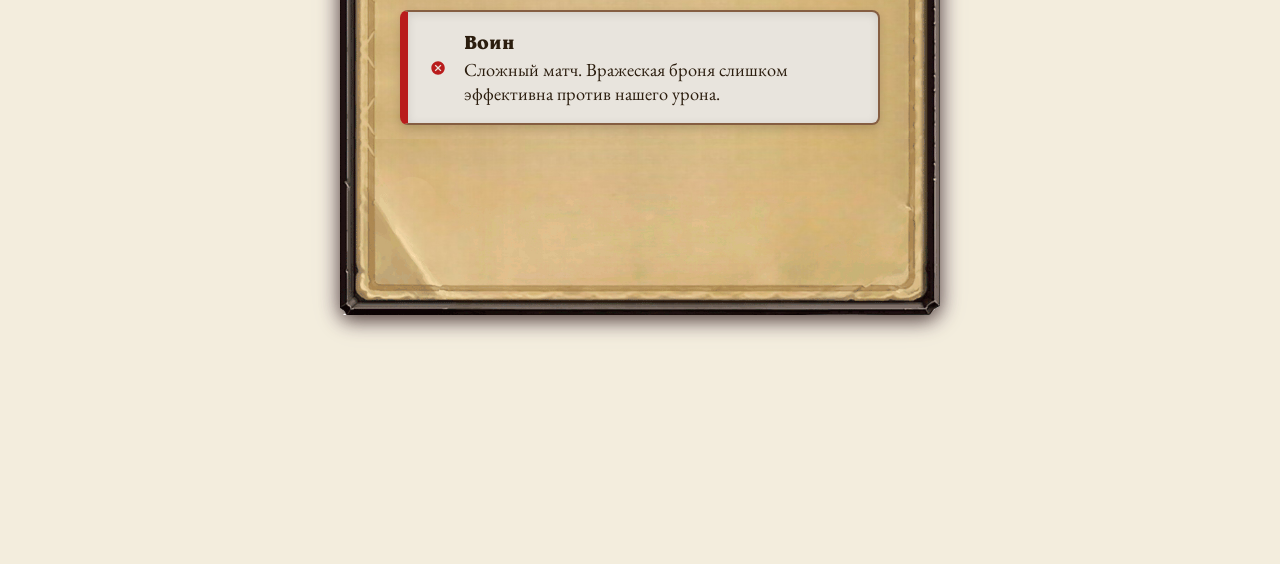
==== commit 07f4fc5f: "Add files via upload" ====
--- a/guides/qtk_priest/index.html
+++ b/guides/qtk_priest/index.html
@@ -544,109 +544,112 @@
     font-style: italic;
 }
 
-/* --- КОНТЕЙНЕР --- */
-.deck-expand-wrapper {
+/* --- КОНТЕЙНЕР (ОКНО) --- */
+.deck-peep-viewport {
     position: relative;
     width: 100%;
+    /* Высота определяется автоматически высотой свернутой картинки */
+    height: auto;
+
     margin: 20px 0;
-
-    /* Дефолт: скрываем все, что не влезает по горизонтали */
-    overflow: hidden;
-
-    /* Оформление */
-    background: #150a18;
+    border-radius: 8px;
     border: 1px solid rgba(61, 43, 31, 0.3);
-    border-radius: 8px;
-
-    /* Плавное раскрытие вниз через max-height */
-    max-height: 600px; /* Примерная высота свернутой картинки */
-    transition: max-height 0.5s ease-in-out, border-color 0.3s;
-
-    cursor: zoom-in;
-    user-select: none;
-}
-
-/* --- ОБЛАСТЬ ПРОКРУТКИ (ТОЛЬКО ГОРИЗОНТАЛЬНАЯ) --- */
-.deck-scroll-x {
+    overflow: hidden; /* Самое важное: скрываем всё, что вылезет */
+
+    user-select: none; /* Запрет выделения текста */
+    -webkit-user-select: none;
+
+    /* Для красоты */
+    box-shadow: 0 4px 10px rgba(0,0,0,0.1);
+    transition: border-color 0.3s;
+}
+
+/* ОБЛАСТЬ СКРОЛЛА */
+.peep-scroll-area {
     width: 100%;
     height: 100%;
 
-    overflow-x: auto; /* Разрешаем скролл влево-вправо */
-    overflow-y: hidden; /* Вертикального скролла нет, контейнер растет */
-
-    /* Скрываем полосу прокрутки */
-    scrollbar-width: none;
-    -ms-overflow-style: none;
-
-    /* Для iOS */
-    -webkit-overflow-scrolling: touch;
-}
-.deck-scroll-x::-webkit-scrollbar { display: none; }
-
-/* --- КАРТИНКА --- */
-.deck-full-img {
+    /* Скрываем нативные полосы прокрутки, так как будем двигать JS-ом */
+    overflow: hidden;
+
+    cursor: zoom-in;
+}
+
+/* КАРТИНКА */
+.peep-image {
     display: block;
+    width: 100%;      /* По умолчанию: вписана в контейнер */
     height: auto;
 
-    /* В свернутом виде: ширина 100% контейнера */
-    width: 100%;
-    max-width: 100%;
-
-    transition: min-width 0.3s ease;
-    -webkit-user-drag: none;
-}
-
-/* --- КНОПКА ЗАКРЫТИЯ --- */
-.close-expand-btn {
+    transition: width 0.3s cubic-bezier(0.25, 0.8, 0.25, 1);
+    -webkit-user-drag: none; /* Запрет перетаскивания самого файла */
+
+    /* Убираем лишние отступы */
+    margin: 0;
+    padding: 0;
+}
+
+/* КНОПКА ЗАКРЫТИЯ */
+.peep-close-btn {
     position: absolute;
     top: 10px; right: 10px;
-    width: 40px; height: 40px;
+    width: 36px; height: 36px;
     background: #8b0000;
     border: 2px solid #e3c98e;
     border-radius: 50%;
     color: white;
     font-size: 24px;
-    line-height: 38px;
+    line-height: 32px;
     text-align: center;
     cursor: pointer;
 
     opacity: 0;
-    pointer-events: none;
     transform: scale(0.5);
     transition: all 0.3s;
+    pointer-events: none;
     z-index: 20;
-    box-shadow: 0 4px 10px rgba(0,0,0,0.5);
-}
-
-/* --- СОСТОЯНИЕ: РАСКРЫТО (ACTIVE) --- */
-
-.deck-expand-wrapper.is-open {
-    /* Снимаем ограничение высоты - контейнер станет размером с картинку! */
-    max-height: 5000px; /* Запас, чтобы анимация сработала */
-
-    border-color: #e3c98e;
-    cursor: grab; /* Курсор для горизонтального драга */
-}
-
-.deck-expand-wrapper.is-open:active {
+    box-shadow: 0 2px 5px rgba(0,0,0,0.5);
+}
+
+/* ПОДСКАЗКА */
+.peep-hint {
+    position: absolute;
+    bottom: 0; left: 0; width: 100%;
+    background: linear-gradient(to top, rgba(0,0,0,0.8), transparent);
+    color: white;
+    padding: 15px 0 5px;
+    text-align: center;
+    font-size: 0.85rem;
+    pointer-events: none;
+    transition: opacity 0.3s;
+}
+
+/* --- СОСТОЯНИЕ: АКТИВЕН (УВЕЛИЧЕН) --- */
+
+.deck-peep-viewport.is-active {
+    border-color: #e3c98e; /* Золотая рамка */
+    box-shadow: inset 0 0 20px rgba(0,0,0,0.5); /* Внутренняя тень */
+}
+
+.deck-peep-viewport.is-active .peep-scroll-area {
+    cursor: grab; /* Ладошка */
+}
+.deck-peep-viewport.is-active .peep-scroll-area:active {
     cursor: grabbing;
 }
 
-.deck-expand-wrapper.is-open .deck-full-img {
-    /* Заставляем картинку принять нормальный размер */
-    width: auto;
-    max-width: none;
-
-    /* Минимальная ширина, чтобы текст был читаемым */
-    min-width: 650px;
-
-    /* Центрируем, если контейнер шире картинки */
-    margin: 0 auto;
-}
-
-/* Показываем кнопку */
-.deck-expand-wrapper.is-open .close-expand-btn {
-    opacity: 1; pointer-events: auto; transform: scale(1);
+.deck-peep-viewport.is-active .peep-image {
+    /* РАСКРЫВАЕМ КАРТИНКУ */
+    width: auto;      /* Натуральная ширина */
+    max-width: none;  /* Снимаем ограничения */
+    min-width: 650px; /* Гарантируем читаемость даже на мелких экранах */
+}
+
+.deck-peep-viewport.is-active .peep-close-btn {
+    opacity: 1; transform: scale(1); pointer-events: auto;
+}
+.deck-peep-viewport.is-active .peep-hint {
+    opacity: 0;
 }
     </style>
 </head>
@@ -672,16 +675,19 @@
 
                 <h2>Состав колоды</h2>
 
-                <div class="deck-expand-wrapper" id="deckWrapper">
-                    <div class="close-expand-btn" onclick="toggleDeck(event)">×</div>
-
-                    <div class="deck-scroll-x" id="deckScrollArea" onclick="toggleDeck(event)" onmousedown="startDragX(event)">
-                        <img src="deck.png" alt="Deck List" class="deck-full-img" id="deckImage">
+                <div class="deck-peep-viewport" id="peepViewport">
+
+                    <div class="peep-close-btn" onclick="togglePeepMode(event)">×</div>
+
+                    <div class="peep-scroll-area" id="peepArea"
+                         onmousedown="startDrag(event)"
+                         ontouchstart="startDrag(event)"
+                         onclick="togglePeepMode(event)">
+
+                        <img src="deck.png" alt="Deck List" class="peep-image" id="peepImg">
                     </div>
 
-                    <div style="position: absolute; bottom: 10px; width: 100%; text-align: center; pointer-events: none; color: rgba(255,255,255,0.6); font-size: 0.8rem;" id="hintLabel">
-                        Нажмите, чтобы развернуть
-                    </div>
+                    <div class="peep-hint" id="peepHint">Нажмите, чтобы исследовать</div>
                 </div>
 
                 <p style="text-align: center; opacity: 0.6; font-size: 0.9rem;">
@@ -820,74 +826,107 @@
             }
         });
 
-        const wrapper = document.getElementById('deckWrapper');
-const scrollArea = document.getElementById('deckScrollArea');
-const img = document.getElementById('deckImage');
-const hintLabel = document.getElementById('hintLabel');
-
-let isOpen = false;
-
-function toggleDeck(e) {
+        const viewport = document.getElementById('peepViewport');
+const scrollArea = document.getElementById('peepArea');
+const img = document.getElementById('peepImg');
+
+let isActive = false;
+
+function togglePeepMode(e) {
     if (isDragging) return; // Если тащили - не кликаем
     if (e) e.stopPropagation();
 
-    isOpen = !isOpen;
-
-    if (isOpen) {
-        // ОТКРЫТИЕ
-        wrapper.classList.add('is-open');
-        hintLabel.style.opacity = '0';
-
-        // Центрируем скролл по горизонтали
+    if (!isActive) {
+        // --- ВКЛЮЧАЕМ РЕЖИМ ---
+
+        // 1. Фиксируем высоту контейнера!
+        // Это КЛЮЧЕВОЙ момент. Мы берем текущую высоту (пока картинка маленькая)
+        // и жестко задаем её контейнеру. Теперь контейнер не растянется,
+        // когда картинка внутри увеличится.
+        viewport.style.height = viewport.offsetHeight + 'px';
+
+        isActive = true;
+        viewport.classList.add('is-active');
+
+        // 2. Центрируем большую картинку в нашем маленьком окошке
         setTimeout(() => {
-            const centerX = (img.scrollWidth - wrapper.offsetWidth) / 2;
-            if (centerX > 0) {
-                scrollArea.scrollTo({ left: centerX, behavior: 'smooth' });
-            }
-        }, 100);
+            const centerX = (img.offsetWidth - viewport.offsetWidth) / 2;
+            const centerY = (img.offsetHeight - viewport.offsetHeight) / 2;
+
+            scrollArea.scrollLeft = Math.max(0, centerX);
+            scrollArea.scrollTop = Math.max(0, centerY);
+        }, 50);
 
     } else {
-        // ЗАКРЫТИЕ
-        wrapper.classList.remove('is-open');
-        hintLabel.style.opacity = '1';
+        // --- ВЫКЛЮЧАЕМ РЕЖИМ ---
+        isActive = false;
+        viewport.classList.remove('is-active');
+
+        // Сбрасываем жесткую высоту, возвращаем контроль потоку документа
+        // (чтобы при ресайзе окна браузера адаптивность работала)
+        viewport.style.height = '';
     }
 }
 
-// --- ГОРИЗОНТАЛЬНЫЙ ДРАГ (ТОЛЬКО ОСЬ X) ---
+// --- ЛОГИКА ПЕРЕТАСКИВАНИЯ (X и Y) ---
 let isDown = false;
-let startX;
-let scrollLeft;
+let startX, startY;
+let scrollLeftPos, scrollTopPos;
 let isDragging = false;
 
-function startDragX(e) {
-    if (!isOpen) return; // Тащим только если открыто
+function startDrag(e) {
+    if (!isActive) return;
 
     isDown = true;
     isDragging = false;
-    startX = e.pageX - scrollArea.offsetLeft;
-    scrollLeft = scrollArea.scrollLeft;
-}
-
-// Останавливаем драг, если курсор ушел или отпустили
-scrollArea.addEventListener('mouseleave', () => { isDown = false; });
-scrollArea.addEventListener('mouseup', () => {
+
+    // Поддержка и мыши, и тача
+    const pageX = e.pageX || e.touches[0].pageX;
+    const pageY = e.pageY || e.touches[0].pageY;
+
+    startX = pageX - viewport.offsetLeft; // Считаем от вьюпорта, т.к. scrollArea overflow hidden
+    startY = pageY - viewport.offsetTop;
+
+    scrollLeftPos = scrollArea.scrollLeft;
+    scrollTopPos = scrollArea.scrollTop;
+}
+
+// Слушаем события на всем документе, чтобы драг не срывался, если увести мышь за край
+document.addEventListener('mouseup', stopDrag);
+document.addEventListener('touchend', stopDrag);
+
+function stopDrag() {
     isDown = false;
-    setTimeout(() => { isDragging = false; }, 10);
-});
-
-scrollArea.addEventListener('mousemove', (e) => {
+    setTimeout(() => { isDragging = false; }, 50);
+}
+
+// Движение мыши/пальца внутри области
+scrollArea.addEventListener('mousemove', moveDrag);
+scrollArea.addEventListener('touchmove', moveDrag);
+
+function moveDrag(e) {
     if (!isDown) return;
 
-    e.preventDefault();
-    const x = e.pageX - scrollArea.offsetLeft;
-    const walk = (x - startX) * 1.5; // Скорость прокрутки
-
-    // Если сдвинули заметно - считаем драгом
-    if (Math.abs(walk) > 5) {
+    // Предотвращаем скролл самой страницы на мобильных
+    if(e.cancelable) e.preventDefault();
+
+    const pageX = e.pageX || e.touches[0].pageX;
+    const pageY = e.pageY || e.touches[0].pageY;
+
+    const x = pageX - viewport.offsetLeft;
+    const y = pageY - viewport.offsetTop;
+
+    const walkX = (x - startX); // 1:1 движение
+    const walkY = (y - startY);
+
+    // Детектор драга
+    if (Math.abs(walkX) > 5 || Math.abs(walkY) > 5) {
         isDragging = true;
-        scrollArea.scrollLeft = scrollLeft - walk;
     }
-});
+
+    scrollArea.scrollLeft = scrollLeftPos - walkX;
+    scrollArea.scrollTop = scrollTopPos - walkY;
+}
 
     </script>
 </body>
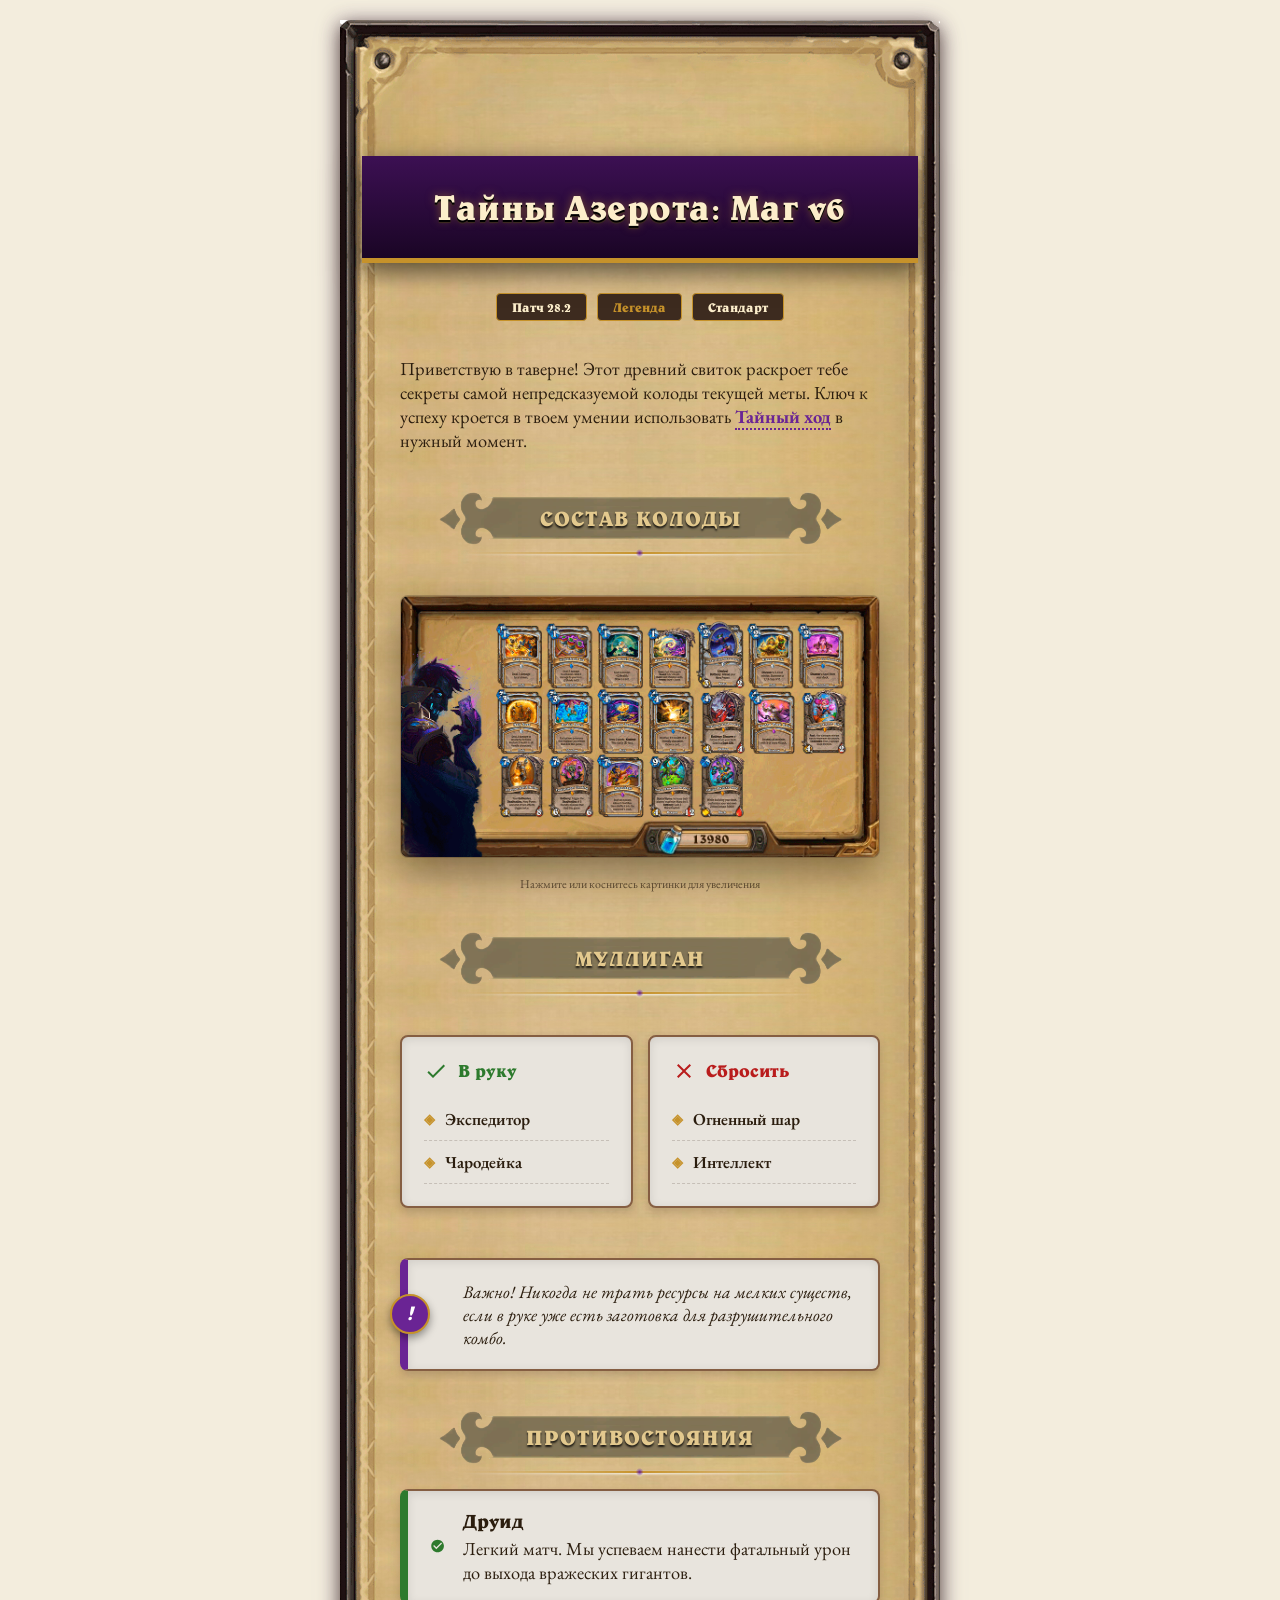
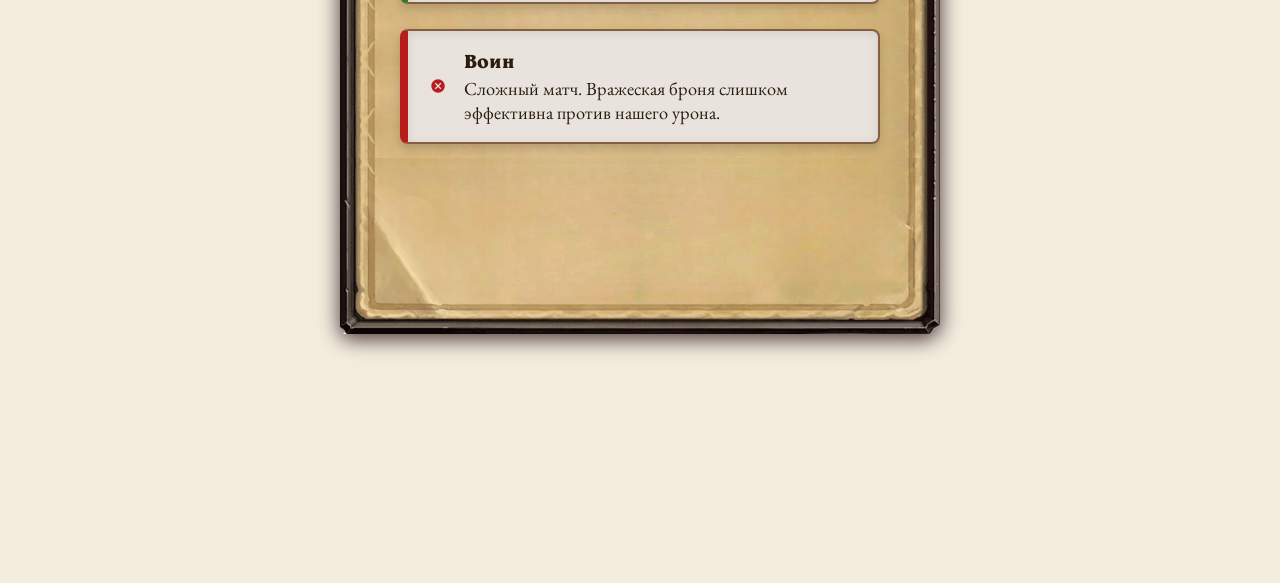
==== commit b112195d: "Add files via upload" ====
--- a/guides/qtk_priest/index.html
+++ b/guides/qtk_priest/index.html
@@ -544,6 +544,53 @@
     font-style: italic;
 }
 
+/* Контейнер */
+.deck-image-container {
+    position: relative;
+    display: inline-block;
+    cursor: zoom-in;
+    margin: 25px 0;
+    text-align: center;
+
+    /* ВАЖНО ДЛЯ МОБИЛЬНЫХ:
+       Запрещаем браузеру обрабатывать жесты (скролл, зум страницы) внутри этого блока,
+       чтобы мы могли управлять лупой пальцем без помех. */
+    touch-action: none;
+    -webkit-tap-highlight-color: transparent; /* Убираем синюю подсветку при клике на Android/iOS */
+}
+
+/* При удержании */
+.deck-image-container:active,
+.deck-image-container.hs-magnifier-active {
+    cursor: none;
+}
+
+/* Лупа */
+.hs-magnifier-glass {
+    position: absolute;
+    display: none;
+    width: 220px;
+    height: 220px;
+    border-radius: 50%;
+
+    /* Стилистика */
+    border: 4px solid var(--hs-gold);
+    box-shadow:
+        0 10px 25px rgba(0,0,0,0.6),
+        inset 0 0 40px rgba(255,255,255,0.3);
+
+    background-color: #150a18; /* Темный фон, пока грузится HD картинка */
+    background-repeat: no-repeat;
+
+    pointer-events: none;
+    z-index: 100;
+}
+
+/* Показ лупы */
+.hs-magnifier-active .hs-magnifier-glass {
+    display: block;
+}
+
 /* --- КОНТЕЙНЕР (ОКНО) --- */
 .deck-peep-viewport {
     position: relative;
@@ -675,23 +722,17 @@
 
                 <h2>Состав колоды</h2>
 
-                <div class="deck-peep-viewport" id="peepViewport">
-
-                    <div class="peep-close-btn" onclick="togglePeepMode(event)">×</div>
-
-                    <div class="peep-scroll-area" id="peepArea"
-                         onmousedown="startDrag(event)"
-                         ontouchstart="startDrag(event)"
-                         onclick="togglePeepMode(event)">
-
-                        <img src="deck.png" alt="Deck List" class="peep-image" id="peepImg">
-                    </div>
-
-                    <div class="peep-hint" id="peepHint">Нажмите, чтобы исследовать</div>
+                <div id="deckContainer" class="deck-image-container with-shadow">
+                    <img src="deck.png"
+                         data-zoom-src="deck.png"
+                         alt="Hearthstone Deck Showcase"
+                         class="deck-showcase-img">
+
+                    <div class="hs-magnifier-glass"></div>
                 </div>
 
-                <p style="text-align: center; opacity: 0.6; font-size: 0.9rem;">
-                    <small>Нажмите на картинку для детального просмотра</small>
+                <p style="text-align: center; font-size: 0.9rem; opacity: 0.7; margin-top: -15px;">
+                    <small>Нажмите или коснитесь картинки для увеличения</small>
                 </p>
 
                 <!-- <h2>Got multiple</h2>
@@ -754,180 +795,111 @@
     </div>
 
     <script>
-        (function() {
-            // НАСТРОЙКИ
-            const ZOOM_LEVEL = 3; // Сила увеличения (3x)
-
-            const container = document.getElementById('deckContainer');
-            const img = container.querySelector('.deck-showcase-img');
-            const glass = container.querySelector('.hs-magnifier-glass');
-
-            let isMagnifying = false;
-
-            // 1. Старт (нажатие кнопки мыши)
-            container.addEventListener('mousedown', function(e) {
-                // Работаем только по левой кнопке (button 0)
-                if (e.button !== 0) return;
-
-                e.preventDefault(); // Чтобы не выделялся текст или картинка
-                isMagnifying = true;
-                container.classList.add('hs-magnifier-active');
-
-                // Устанавливаем фон лупы (та же картинка)
-                glass.style.backgroundImage = `url('${img.src}')`;
-                // Фон внутри лупы должен быть в N раз больше оригинала
-                glass.style.backgroundSize = `${img.width * ZOOM_LEVEL}px ${img.height * ZOOM_LEVEL}px`;
-
-                moveMagnifier(e); // Сразу позиционируем
-            });
-
-            // 2. Движение
-            container.addEventListener('mousemove', function(e) {
-                if (!isMagnifying) return;
+    (function() {
+        const ZOOM_LEVEL = 2.5; // Уровень увеличения
+
+        const container = document.getElementById('deckContainer');
+        const img = container.querySelector('.deck-showcase-img');
+        const glass = container.querySelector('.hs-magnifier-glass');
+
+        // Получаем ссылку на HD картинку или берем обычную, если HD нет
+        const zoomImageSrc = img.getAttribute('data-zoom-src') || img.src;
+
+        // --- УНИВЕРСАЛЬНЫЕ ОБРАБОТЧИКИ ---
+
+        // 1. СТАРТ (Нажатие или касание)
+        const startMagnifier = (e) => {
+            // Если это мышь, но не левая кнопка - выход
+            if (e.type === 'mousedown' && e.button !== 0) return;
+
+            e.preventDefault(); // Блокируем скролл страницы и выделение
+
+            container.classList.add('hs-magnifier-active');
+
+            // Ставим HD картинку на фон
+            glass.style.backgroundImage = `url('${zoomImageSrc}')`;
+
+            // Расчет размеров фона:
+            // Мы берем ТЕКУЩИЙ видимый размер картинки (img.width) и умножаем на зум.
+            // Браузер сам отмасштабирует HD картинку под этот размер.
+            glass.style.backgroundSize = `${img.width * ZOOM_LEVEL}px ${img.height * ZOOM_LEVEL}px`;
+
+            moveMagnifier(e);
+        };
+
+        // 2. ДВИЖЕНИЕ
+        const moveMagnifier = (e) => {
+            // Для touch событий координаты лежат в массиве touches
+            // Для mouse событий - прямо в объекте события
+            let clientX, clientY;
+
+            if (e.touches && e.touches.length > 0) {
+                clientX = e.touches[0].clientX;
+                clientY = e.touches[0].clientY;
+            } else {
+                clientX = e.clientX;
+                clientY = e.clientY;
+            }
+
+            // Математика позиционирования
+            const rect = img.getBoundingClientRect();
+
+            // Координаты курсора внутри картинки
+            let x = clientX - rect.left;
+            let y = clientY - rect.top;
+
+            // Учитываем прокрутку страницы (на всякий случай, если rect кривой)
+            // Но обычно getBoundingClientRect() + clientX работают корректно относительно вьюпорта.
+
+            // Проверка границ: чтобы лупа не "глючила", если палец ушел за край
+            if (x < 0 || y < 0 || x > rect.width || y > rect.height) {
+                 // Опционально: можно скрывать лупу здесь, но mouseleave надежнее
+                 return;
+            }
+
+            // Центрируем лупу относительно пальца
+            const glassRadius = glass.offsetWidth / 2;
+            glass.style.left = `${x - glassRadius}px`;
+            glass.style.top = `${y - glassRadius}px`;
+
+            // Сдвигаем фон (эффект линзы)
+            const bgPosX = -(x * ZOOM_LEVEL - glassRadius);
+            const bgPosY = -(y * ZOOM_LEVEL - glassRadius);
+
+            glass.style.backgroundPosition = `${bgPosX}px ${bgPosY}px`;
+        };
+
+        // 3. КОНЕЦ
+        const stopMagnifier = () => {
+            container.classList.remove('hs-magnifier-active');
+        };
+
+        // --- ПРИВЯЗКА СОБЫТИЙ ---
+
+        // Мышь
+        container.addEventListener('mousedown', startMagnifier);
+        container.addEventListener('mousemove', (e) => {
+            // Двигаем лупу, только если класс активен
+            if (container.classList.contains('hs-magnifier-active')) {
                 moveMagnifier(e);
-            });
-
-            // 3. Стоп (отпускание кнопки или выход курсора за пределы)
-            container.addEventListener('mouseup', stopMagnifying);
-            container.addEventListener('mouseleave', stopMagnifying);
-
-
-            // --- ФУНКЦИИ ПОМОЩНИКИ ---
-
-            function stopMagnifying() {
-                isMagnifying = false;
-                container.classList.remove('hs-magnifier-active');
-            }
-
-            function moveMagnifier(e) {
-                // Получаем размеры и позицию картинки на странице
-                const rect = img.getBoundingClientRect();
-
-                // Вычисляем позицию курсора ВНУТРИ картинки (в пикселях от левого верхнего угла)
-                let cursorX = e.clientX - rect.left;
-                let cursorY = e.clientY - rect.top;
-
-                // Радиус линзы (половина ширины)
-                const glassRadius = glass.offsetWidth / 2;
-
-                // --- ДВИГАЕМ САМУ ЛИНЗУ ---
-                // Центр линзы должен быть там, где курсор.
-                // Вычитаем радиус, чтобы позиционировать не левый угол линзы, а её центр.
-                glass.style.left = `${cursorX - glassRadius}px`;
-                glass.style.top = `${cursorY - glassRadius}px`;
-
-                // --- ДВИГАЕМ ФОН ВНУТРИ ЛИНЗЫ ---
-                // Формула: -(позиция_курсора * зум - радиус_линзы)
-                // Это создает обратное движение фона, эффект линзы.
-                const bgPosX = -(cursorX * ZOOM_LEVEL - glassRadius);
-                const bgPosY = -(cursorY * ZOOM_LEVEL - glassRadius);
-
-                glass.style.backgroundPosition = `${bgPosX}px ${bgPosY}px`;
             }
         });
-
-        const viewport = document.getElementById('peepViewport');
-const scrollArea = document.getElementById('peepArea');
-const img = document.getElementById('peepImg');
-
-let isActive = false;
-
-function togglePeepMode(e) {
-    if (isDragging) return; // Если тащили - не кликаем
-    if (e) e.stopPropagation();
-
-    if (!isActive) {
-        // --- ВКЛЮЧАЕМ РЕЖИМ ---
-
-        // 1. Фиксируем высоту контейнера!
-        // Это КЛЮЧЕВОЙ момент. Мы берем текущую высоту (пока картинка маленькая)
-        // и жестко задаем её контейнеру. Теперь контейнер не растянется,
-        // когда картинка внутри увеличится.
-        viewport.style.height = viewport.offsetHeight + 'px';
-
-        isActive = true;
-        viewport.classList.add('is-active');
-
-        // 2. Центрируем большую картинку в нашем маленьком окошке
-        setTimeout(() => {
-            const centerX = (img.offsetWidth - viewport.offsetWidth) / 2;
-            const centerY = (img.offsetHeight - viewport.offsetHeight) / 2;
-
-            scrollArea.scrollLeft = Math.max(0, centerX);
-            scrollArea.scrollTop = Math.max(0, centerY);
-        }, 50);
-
-    } else {
-        // --- ВЫКЛЮЧАЕМ РЕЖИМ ---
-        isActive = false;
-        viewport.classList.remove('is-active');
-
-        // Сбрасываем жесткую высоту, возвращаем контроль потоку документа
-        // (чтобы при ресайзе окна браузера адаптивность работала)
-        viewport.style.height = '';
-    }
-}
-
-// --- ЛОГИКА ПЕРЕТАСКИВАНИЯ (X и Y) ---
-let isDown = false;
-let startX, startY;
-let scrollLeftPos, scrollTopPos;
-let isDragging = false;
-
-function startDrag(e) {
-    if (!isActive) return;
-
-    isDown = true;
-    isDragging = false;
-
-    // Поддержка и мыши, и тача
-    const pageX = e.pageX || e.touches[0].pageX;
-    const pageY = e.pageY || e.touches[0].pageY;
-
-    startX = pageX - viewport.offsetLeft; // Считаем от вьюпорта, т.к. scrollArea overflow hidden
-    startY = pageY - viewport.offsetTop;
-
-    scrollLeftPos = scrollArea.scrollLeft;
-    scrollTopPos = scrollArea.scrollTop;
-}
-
-// Слушаем события на всем документе, чтобы драг не срывался, если увести мышь за край
-document.addEventListener('mouseup', stopDrag);
-document.addEventListener('touchend', stopDrag);
-
-function stopDrag() {
-    isDown = false;
-    setTimeout(() => { isDragging = false; }, 50);
-}
-
-// Движение мыши/пальца внутри области
-scrollArea.addEventListener('mousemove', moveDrag);
-scrollArea.addEventListener('touchmove', moveDrag);
-
-function moveDrag(e) {
-    if (!isDown) return;
-
-    // Предотвращаем скролл самой страницы на мобильных
-    if(e.cancelable) e.preventDefault();
-
-    const pageX = e.pageX || e.touches[0].pageX;
-    const pageY = e.pageY || e.touches[0].pageY;
-
-    const x = pageX - viewport.offsetLeft;
-    const y = pageY - viewport.offsetTop;
-
-    const walkX = (x - startX); // 1:1 движение
-    const walkY = (y - startY);
-
-    // Детектор драга
-    if (Math.abs(walkX) > 5 || Math.abs(walkY) > 5) {
-        isDragging = true;
-    }
-
-    scrollArea.scrollLeft = scrollLeftPos - walkX;
-    scrollArea.scrollTop = scrollTopPos - walkY;
-}
-
-    </script>
+        container.addEventListener('mouseup', stopMagnifier);
+        container.addEventListener('mouseleave', stopMagnifier);
+
+        // Тачскрин (Смартфоны)
+        // passive: false критически важно, чтобы работал e.preventDefault()
+        container.addEventListener('touchstart', startMagnifier, { passive: false });
+        container.addEventListener('touchmove', (e) => {
+             if (container.classList.contains('hs-magnifier-active')) {
+                e.preventDefault(); // Запрещаем скролл страницы пока водим пальцем по карте
+                moveMagnifier(e);
+            }
+        }, { passive: false });
+        container.addEventListener('touchend', stopMagnifier);
+        container.addEventListener('touchcancel', stopMagnifier);
+
+    })();
+</script>
 </body>
 </html>
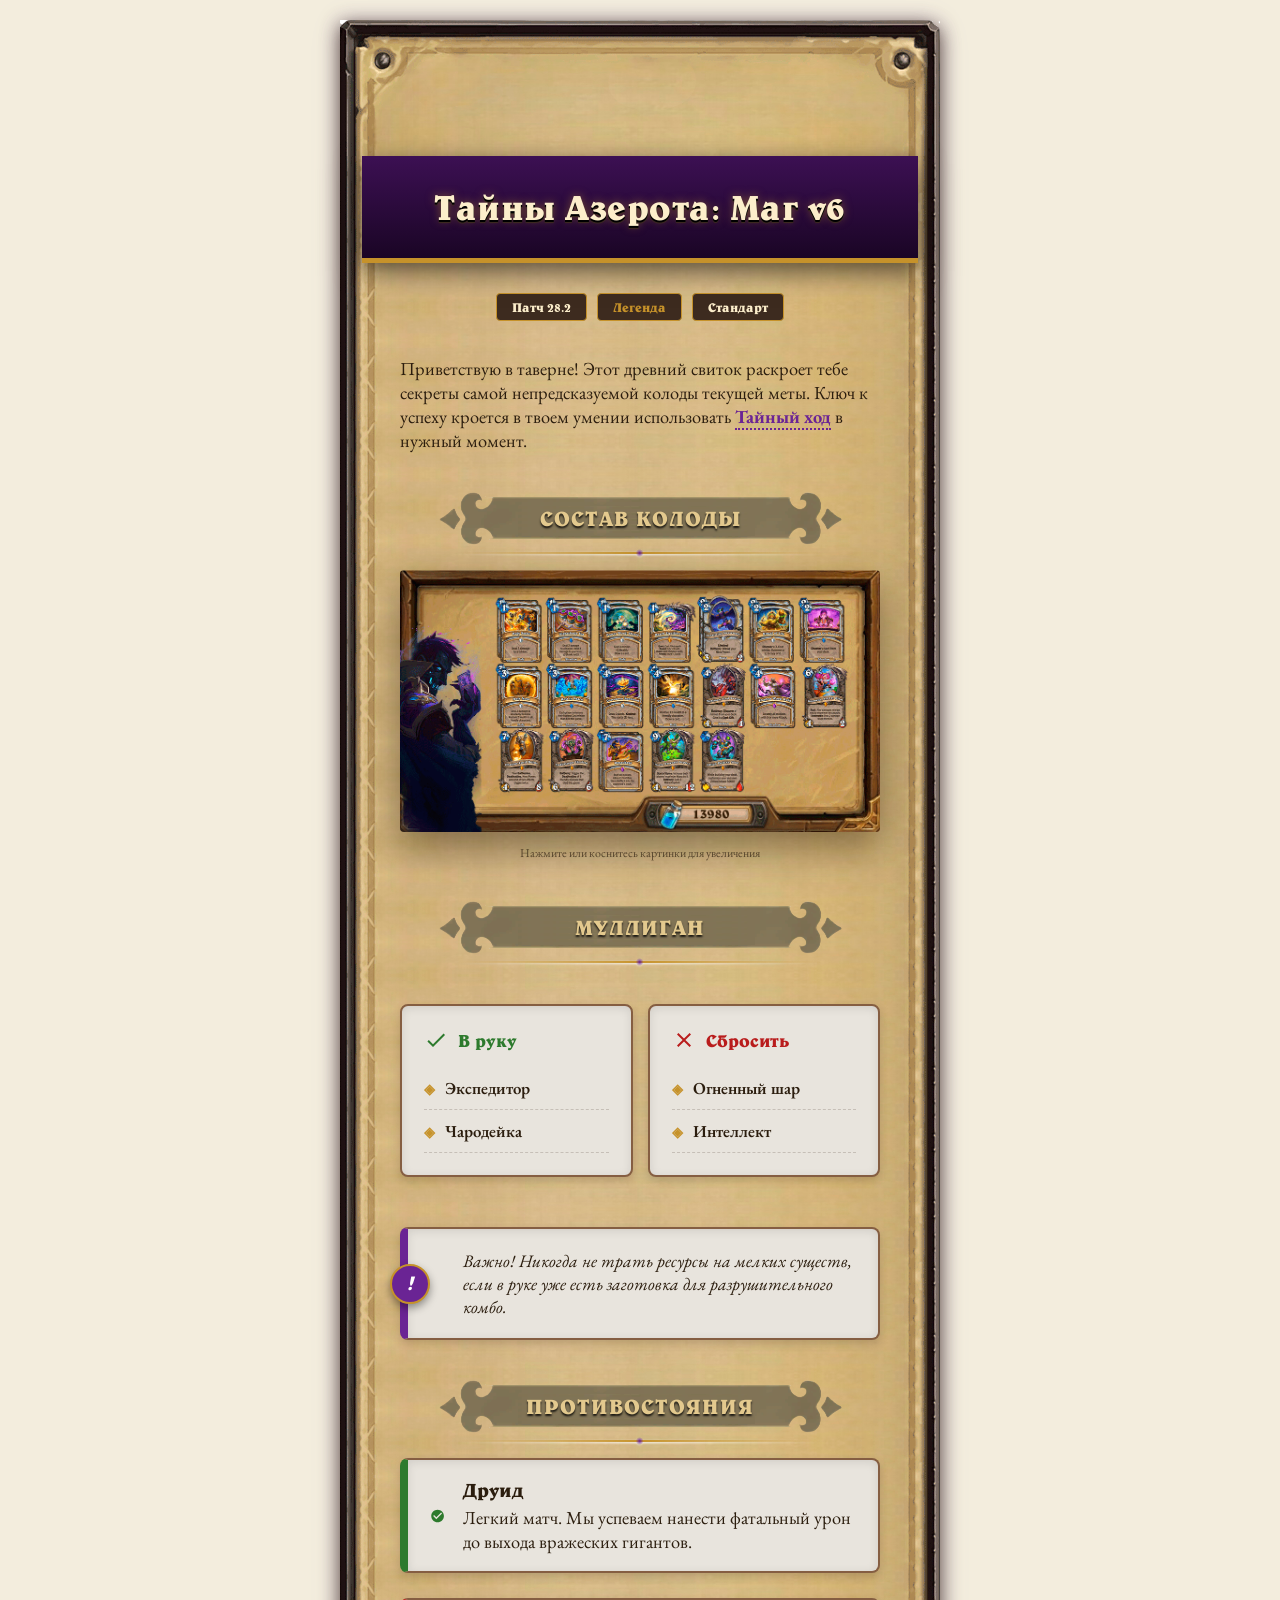
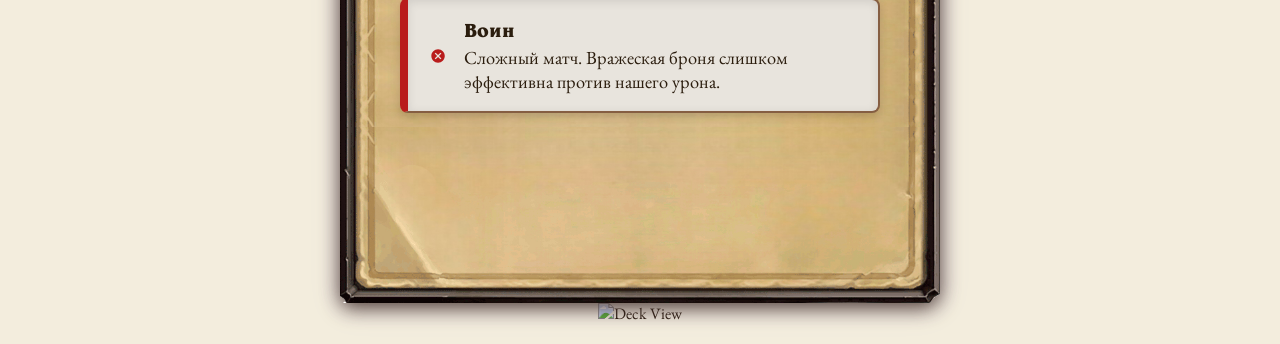
==== commit dbf77b83: "Add files via upload" ====
--- a/guides/qtk_priest/index.html
+++ b/guides/qtk_priest/index.html
@@ -336,370 +336,48 @@
             filter: drop-shadow(0 20px 30px rgba(43, 29, 14, 0.6)) !important;
         }
 
-/* --- МОДУЛЬ LIGHTBOX --- */
-
-/* Настройки основной картинки в тексте */
-.deck-showcase-img {
-    cursor: zoom-in;
-    transition: transform 0.2s ease, filter 0.3s ease;
+        .zoom-trigger {
+  width: 100%;
+  max-width: 600px;
+  cursor: zoom-in;
 }
 
-.deck-showcase-img:hover {
-    transform: scale(1.01);
-    filter: brightness(1.1) drop-shadow(0 10px 20px rgba(0,0,0,0.5));
+/* Стили самого диалога */
+#zoomDialog {
+  width: 100vw;
+  height: 100vh;
+  max-width: 100vw;
+  max-height: 100vh;
+  border: none;
+  background: rgba(255, 255, 255, 0.95);
+  padding: 0;
+  margin: 0;
+  overflow: hidden;
 }
 
-/* Фон затемнения */
-.hs-lightbox-overlay {
-    display: none;
-    position: absolute;
-    top: 0; left: 0;
-    width: 100%;
-    height: 100%;
-    background: rgba(15, 5, 25, 0.92);
-    backdrop-filter: blur(12px);
-    z-index: 10000;
-    overflow: hidden; /* Чтобы картинка не вылезала за края при движении */
-    cursor: url('https://wow.zamimg.com/images/wow/icons/small/inventoryslot_mainhand.jpg'), auto; /* Кастомный курсор для атмосферы */
+#zoomDialog::backdrop {
+  background: rgba(0, 0, 0, 0.8); /* Затемнение фона вокруг iframe */
 }
 
-/* Большая картинка */
-.hs-panning-content {
-    position: absolute;
-    pointer-events: none; /* Картинка не мешает ловить движения мышки оверлеем */
-    max-width: none; /* Разрешаем ей быть больше экрана */
-    width: auto;
-    height: 110vh; /* Делаем чуть больше экрана для эффекта движения */
-    border: 3px solid var(--hs-gold);
-    border-radius: 15px;
-    box-shadow: 0 0 80px rgba(0,0,0,1);
-
-    /* Начальная точка трансформации — центр */
-    transform: translate(-50%, -50%) scale(0.5);
-    opacity: 0;
-    transition: transform 0.4s cubic-bezier(0.165, 0.84, 0.44, 1), opacity 0.3s ease;
+.zoom-container {
+  width: 100%;
+  height: 100%;
+  display: flex;
+  align-items: center;
+  justify-content: center;
 }
 
-.hs-panning-overlay.active {
-    display: block;
-    opacity: 1;
+#zoomedImage {
+  max-width: 100%;
+  max-height: 100%;
+  object-fit: contain;
+  transition: transform 0.1s ease-out; /* Для плавности зума */
+  cursor: zoom-out;
 }
 
-.hs-panning-overlay.active .hs-panning-content {
-    transform: translate(-50%, -50%) scale(1);
-    opacity: 1;
-}
-
-/* Подсказка снизу */
-.hs-lightbox-hint {
-    position: absolute;
-    bottom: 30px;
-    color: var(--hs-gold-bright);
-    font-family: 'Belwe Bold', serif;
-    text-shadow: 0 2px 4px black;
-    pointer-events: none;
-}
-
-/* --- СТИЛИ ДЛЯ ЭФФЕКТА ЛУПЫ --- */
-
-/* Контейнер теперь якорь для лупы */
-.deck-image-container {
-    position: relative; /* Обязательно! */
-    display: inline-block; /* Чтобы контейнер обжался по размеру картинки */
-    cursor: zoom-in; /* Курсор-лупа */
-    /* Твои старые стили */
-    margin: 25px 0;
-    text-align: center;
-}
-
-/* При удержании меняем курсор */
-.deck-image-container:active {
-    cursor: none; /* Скрываем курсор, чтобы не мешал смотреть через лупу */
-}
-
-/* Сама лупа */
-.hs-magnifier-glass {
-    position: absolute;
-    display: none; /* Скрыта по умолчанию */
-
-    /* Размер линзы */
-    width: 220px;
-    height: 220px;
-
-    /* Круглая форма */
-    border-radius: 50%;
-
-    /* Оформление в стиле Hearthstone */
-    border: 5px solid var(--hs-gold);
-    box-shadow:
-        0 10px 25px rgba(0,0,0,0.6), /* Внешняя тень */
-        inset 0 0 40px rgba(255,255,255,0.3); /* Внутренний блик линзы */
-    background-color: var(--wood-dark); /* Заглушка, пока не загрузился фон */
-    background-repeat: no-repeat;
-
-    /* КРИТИЧЕСКИ ВАЖНО: */
-    pointer-events: none; /* Лупа прозрачна для мыши, чтобы события шли к картинке под ней */
-    z-index: 100;
-
-    /* Чтобы фон не вылезал за круг */
-    overflow: hidden;
-}
-
-/* Класс, который добавляется скриптом при удержании мыши */
-.hs-magnifier-active .hs-magnifier-glass {
-    display: block;
-}
-
-/* Контейнер картинки */
-.deck-image-container {
-    position: relative;
-    margin: 25px 0;
-
-    /* Красивая рамка контейнера */
-    border: 1px solid rgba(61, 43, 31, 0.2);
-    border-radius: 8px;
-    background: rgba(0, 0, 0, 0.05); /* Легкая подложка */
-
-    /* Скрываем всё, что вылезает, пока не кликнули */
-    overflow: hidden;
-
-    /* Плавная анимация высоты при раскрытии */
-    transition: all 0.3s ease;
-    cursor: zoom-in;
-}
-
-/* Сама картинка */
-.deck-showcase-img {
-    display: block;
-    width: 100%;       /* По умолчанию сжата по ширине */
-    height: auto;      /* Высота авто */
-    max-width: 100%;
-    margin: 0 auto;
-    transition: width 0.3s ease; /* Плавное изменение ширины */
-}
-
-/* --- СОСТОЯНИЕ: АКТИВЕН (РАСКРЫТ) --- */
-.deck-image-container.is-expanded {
-    overflow-x: auto; /* Включаем горизонтальную прокрутку */
-    cursor: zoom-out;
-    background: rgba(0, 0, 0, 0.1); /* Чуть темнее фон для акцента */
-    box-shadow: inset 0 0 20px rgba(0,0,0,0.1); /* Внутренняя тень */
-
-    /* Для мобильных: инерционная прокрутка (как в нативных приложениях) */
-    -webkit-overflow-scrolling: touch;
-}
-
-.deck-image-container.is-expanded .deck-showcase-img {
-    /* Ключевой момент: заставляем картинку стать большой */
-    width: auto;       /* Отменяем 100% ширины */
-    max-width: none;   /* Убираем ограничение */
-    min-width: 600px;  /* Минимальная ширина, при которой читается текст карт */
-    margin: 0;         /* Убираем центрирование, чтобы скроллить от начала */
-}
-
-/* --- ВИЗУАЛЬНЫЕ ПОДСКАЗКИ --- */
-
-/* Иконка лупы поверх картинки */
-.zoom-hint-icon {
-    position: absolute;
-    top: 50%;
-    left: 50%;
-    transform: translate(-50%, -50%);
-    width: 60px;
-    height: 60px;
-    background: rgba(26, 5, 37, 0.6);
-    backdrop-filter: blur(4px);
-    border-radius: 50%;
-    border: 2px solid var(--hs-gold);
-    display: flex;
-    justify-content: center;
-    align-items: center;
-    opacity: 0;
-    transition: opacity 0.3s;
-    pointer-events: none; /* Пропускаем клик сквозь иконку */
-}
-
-.zoom-hint-icon svg {
-    fill: var(--hs-gold-bright);
-    width: 30px;
-    height: 30px;
-}
-
-/* Показываем иконку при наведении (на десктопе) */
-.deck-image-container:hover .zoom-hint-icon {
-    opacity: 1;
-}
-/* Скрываем иконку, когда уже раскрыли */
-.deck-image-container.is-expanded .zoom-hint-icon {
-    opacity: 0 !important;
-}
-
-/* Текст-подсказка снизу */
-.tap-hint {
-    text-align: center;
-    font-size: 0.85rem;
-    color: var(--wood-dark);
-    opacity: 0.7;
-    margin-top: 8px;
-    font-style: italic;
-}
-
-/* Контейнер */
-.deck-image-container {
-    position: relative;
-    display: inline-block;
-    cursor: zoom-in;
-    margin: 25px 0;
-    text-align: center;
-
-    /* ВАЖНО ДЛЯ МОБИЛЬНЫХ:
-       Запрещаем браузеру обрабатывать жесты (скролл, зум страницы) внутри этого блока,
-       чтобы мы могли управлять лупой пальцем без помех. */
-    touch-action: none;
-    -webkit-tap-highlight-color: transparent; /* Убираем синюю подсветку при клике на Android/iOS */
-}
-
-/* При удержании */
-.deck-image-container:active,
-.deck-image-container.hs-magnifier-active {
-    cursor: none;
-}
-
-/* Лупа */
-.hs-magnifier-glass {
-    position: absolute;
-    display: none;
-    width: 220px;
-    height: 220px;
-    border-radius: 50%;
-
-    /* Стилистика */
-    border: 4px solid var(--hs-gold);
-    box-shadow:
-        0 10px 25px rgba(0,0,0,0.6),
-        inset 0 0 40px rgba(255,255,255,0.3);
-
-    background-color: #150a18; /* Темный фон, пока грузится HD картинка */
-    background-repeat: no-repeat;
-
-    pointer-events: none;
-    z-index: 100;
-}
-
-/* Показ лупы */
-.hs-magnifier-active .hs-magnifier-glass {
-    display: block;
-}
-
-/* --- КОНТЕЙНЕР (ОКНО) --- */
-.deck-peep-viewport {
-    position: relative;
-    width: 100%;
-    /* Высота определяется автоматически высотой свернутой картинки */
-    height: auto;
-
-    margin: 20px 0;
-    border-radius: 8px;
-    border: 1px solid rgba(61, 43, 31, 0.3);
-    overflow: hidden; /* Самое важное: скрываем всё, что вылезет */
-
-    user-select: none; /* Запрет выделения текста */
-    -webkit-user-select: none;
-
-    /* Для красоты */
-    box-shadow: 0 4px 10px rgba(0,0,0,0.1);
-    transition: border-color 0.3s;
-}
-
-/* ОБЛАСТЬ СКРОЛЛА */
-.peep-scroll-area {
-    width: 100%;
-    height: 100%;
-
-    /* Скрываем нативные полосы прокрутки, так как будем двигать JS-ом */
-    overflow: hidden;
-
-    cursor: zoom-in;
-}
-
-/* КАРТИНКА */
-.peep-image {
-    display: block;
-    width: 100%;      /* По умолчанию: вписана в контейнер */
-    height: auto;
-
-    transition: width 0.3s cubic-bezier(0.25, 0.8, 0.25, 1);
-    -webkit-user-drag: none; /* Запрет перетаскивания самого файла */
-
-    /* Убираем лишние отступы */
-    margin: 0;
-    padding: 0;
-}
-
-/* КНОПКА ЗАКРЫТИЯ */
-.peep-close-btn {
-    position: absolute;
-    top: 10px; right: 10px;
-    width: 36px; height: 36px;
-    background: #8b0000;
-    border: 2px solid #e3c98e;
-    border-radius: 50%;
-    color: white;
-    font-size: 24px;
-    line-height: 32px;
-    text-align: center;
-    cursor: pointer;
-
-    opacity: 0;
-    transform: scale(0.5);
-    transition: all 0.3s;
-    pointer-events: none;
-    z-index: 20;
-    box-shadow: 0 2px 5px rgba(0,0,0,0.5);
-}
-
-/* ПОДСКАЗКА */
-.peep-hint {
-    position: absolute;
-    bottom: 0; left: 0; width: 100%;
-    background: linear-gradient(to top, rgba(0,0,0,0.8), transparent);
-    color: white;
-    padding: 15px 0 5px;
-    text-align: center;
-    font-size: 0.85rem;
-    pointer-events: none;
-    transition: opacity 0.3s;
-}
-
-/* --- СОСТОЯНИЕ: АКТИВЕН (УВЕЛИЧЕН) --- */
-
-.deck-peep-viewport.is-active {
-    border-color: #e3c98e; /* Золотая рамка */
-    box-shadow: inset 0 0 20px rgba(0,0,0,0.5); /* Внутренняя тень */
-}
-
-.deck-peep-viewport.is-active .peep-scroll-area {
-    cursor: grab; /* Ладошка */
-}
-.deck-peep-viewport.is-active .peep-scroll-area:active {
-    cursor: grabbing;
-}
-
-.deck-peep-viewport.is-active .peep-image {
-    /* РАСКРЫВАЕМ КАРТИНКУ */
-    width: auto;      /* Натуральная ширина */
-    max-width: none;  /* Снимаем ограничения */
-    min-width: 650px; /* Гарантируем читаемость даже на мелких экранах */
-}
-
-.deck-peep-viewport.is-active .peep-close-btn {
-    opacity: 1; transform: scale(1); pointer-events: auto;
-}
-.deck-peep-viewport.is-active .peep-hint {
-    opacity: 0;
-}
     </style>
 </head>
+
 <body>
 
     <div class="guide-container">
@@ -724,13 +402,14 @@
 
                 <div id="deckContainer" class="deck-image-container with-shadow">
                     <img src="deck.png"
-                         data-zoom-src="deck.png"
                          alt="Hearthstone Deck Showcase"
-                         class="deck-showcase-img">
-
-                    <div class="hs-magnifier-glass"></div>
+                         class="deck-showcase-img zoom-trigger" onclick="openZoom(this.src)">
                 </div>
-
+                <dialog id="zoomDialog" onclick="this.close()">
+                    <div class="zoom-container">
+                      <img id="zoomedImage" src="" alt="">
+                    </div>
+                  </dialog>
                 <p style="text-align: center; font-size: 0.9rem; opacity: 0.7; margin-top: -15px;">
                     <small>Нажмите или коснитесь картинки для увеличения</small>
                 </p>
@@ -794,112 +473,34 @@
         <img id="hsLightboxImg" src="" alt="Deck View" class="hs-panning-content">
     </div>
 
+
     <script>
-    (function() {
-        const ZOOM_LEVEL = 2.5; // Уровень увеличения
-
-        const container = document.getElementById('deckContainer');
-        const img = container.querySelector('.deck-showcase-img');
-        const glass = container.querySelector('.hs-magnifier-glass');
-
-        // Получаем ссылку на HD картинку или берем обычную, если HD нет
-        const zoomImageSrc = img.getAttribute('data-zoom-src') || img.src;
-
-        // --- УНИВЕРСАЛЬНЫЕ ОБРАБОТЧИКИ ---
-
-        // 1. СТАРТ (Нажатие или касание)
-        const startMagnifier = (e) => {
-            // Если это мышь, но не левая кнопка - выход
-            if (e.type === 'mousedown' && e.button !== 0) return;
-
-            e.preventDefault(); // Блокируем скролл страницы и выделение
-
-            container.classList.add('hs-magnifier-active');
-
-            // Ставим HD картинку на фон
-            glass.style.backgroundImage = `url('${zoomImageSrc}')`;
-
-            // Расчет размеров фона:
-            // Мы берем ТЕКУЩИЙ видимый размер картинки (img.width) и умножаем на зум.
-            // Браузер сам отмасштабирует HD картинку под этот размер.
-            glass.style.backgroundSize = `${img.width * ZOOM_LEVEL}px ${img.height * ZOOM_LEVEL}px`;
-
-            moveMagnifier(e);
-        };
-
-        // 2. ДВИЖЕНИЕ
-        const moveMagnifier = (e) => {
-            // Для touch событий координаты лежат в массиве touches
-            // Для mouse событий - прямо в объекте события
-            let clientX, clientY;
-
-            if (e.touches && e.touches.length > 0) {
-                clientX = e.touches[0].clientX;
-                clientY = e.touches[0].clientY;
-            } else {
-                clientX = e.clientX;
-                clientY = e.clientY;
-            }
-
-            // Математика позиционирования
-            const rect = img.getBoundingClientRect();
-
-            // Координаты курсора внутри картинки
-            let x = clientX - rect.left;
-            let y = clientY - rect.top;
-
-            // Учитываем прокрутку страницы (на всякий случай, если rect кривой)
-            // Но обычно getBoundingClientRect() + clientX работают корректно относительно вьюпорта.
-
-            // Проверка границ: чтобы лупа не "глючила", если палец ушел за край
-            if (x < 0 || y < 0 || x > rect.width || y > rect.height) {
-                 // Опционально: можно скрывать лупу здесь, но mouseleave надежнее
-                 return;
-            }
-
-            // Центрируем лупу относительно пальца
-            const glassRadius = glass.offsetWidth / 2;
-            glass.style.left = `${x - glassRadius}px`;
-            glass.style.top = `${y - glassRadius}px`;
-
-            // Сдвигаем фон (эффект линзы)
-            const bgPosX = -(x * ZOOM_LEVEL - glassRadius);
-            const bgPosY = -(y * ZOOM_LEVEL - glassRadius);
-
-            glass.style.backgroundPosition = `${bgPosX}px ${bgPosY}px`;
-        };
-
-        // 3. КОНЕЦ
-        const stopMagnifier = () => {
-            container.classList.remove('hs-magnifier-active');
-        };
-
-        // --- ПРИВЯЗКА СОБЫТИЙ ---
-
-        // Мышь
-        container.addEventListener('mousedown', startMagnifier);
-        container.addEventListener('mousemove', (e) => {
-            // Двигаем лупу, только если класс активен
-            if (container.classList.contains('hs-magnifier-active')) {
-                moveMagnifier(e);
-            }
-        });
-        container.addEventListener('mouseup', stopMagnifier);
-        container.addEventListener('mouseleave', stopMagnifier);
-
-        // Тачскрин (Смартфоны)
-        // passive: false критически важно, чтобы работал e.preventDefault()
-        container.addEventListener('touchstart', startMagnifier, { passive: false });
-        container.addEventListener('touchmove', (e) => {
-             if (container.classList.contains('hs-magnifier-active')) {
-                e.preventDefault(); // Запрещаем скролл страницы пока водим пальцем по карте
-                moveMagnifier(e);
-            }
-        }, { passive: false });
-        container.addEventListener('touchend', stopMagnifier);
-        container.addEventListener('touchcancel', stopMagnifier);
-
-    })();
-</script>
+const dialog = document.getElementById('zoomDialog');
+const zoomedImg = document.getElementById('zoomedImage');
+
+function openZoom(src) {
+  zoomedImg.src = src;
+  dialog.showModal(); // Открывает поверх всего
+
+  // Обнуляем трансформацию при открытии
+  zoomedImg.style.transform = 'scale(1)';
+  zoomedImg.style.transformOrigin = 'center';
+}
+
+// Механика слежения за мышкой (ЗУМ)
+dialog.onmousemove = (e) => {
+  if (!dialog.open) return;
+
+  const { clientX, clientY } = e;
+  // Вычисляем положение курсора в процентах относительно окна
+  const x = (clientX / window.innerWidth) * 100;
+  const y = (clientY / window.innerHeight) * 100;
+
+  zoomedImg.style.transformOrigin = `${x}% ${y}%`;
+  zoomedImg.style.transform = 'scale(2.5)';
+};
+
+// Для мобильных (простой тап для закрытия уже есть в HTML: onclick="this.close()")
+    </script>
 </body>
 </html>
